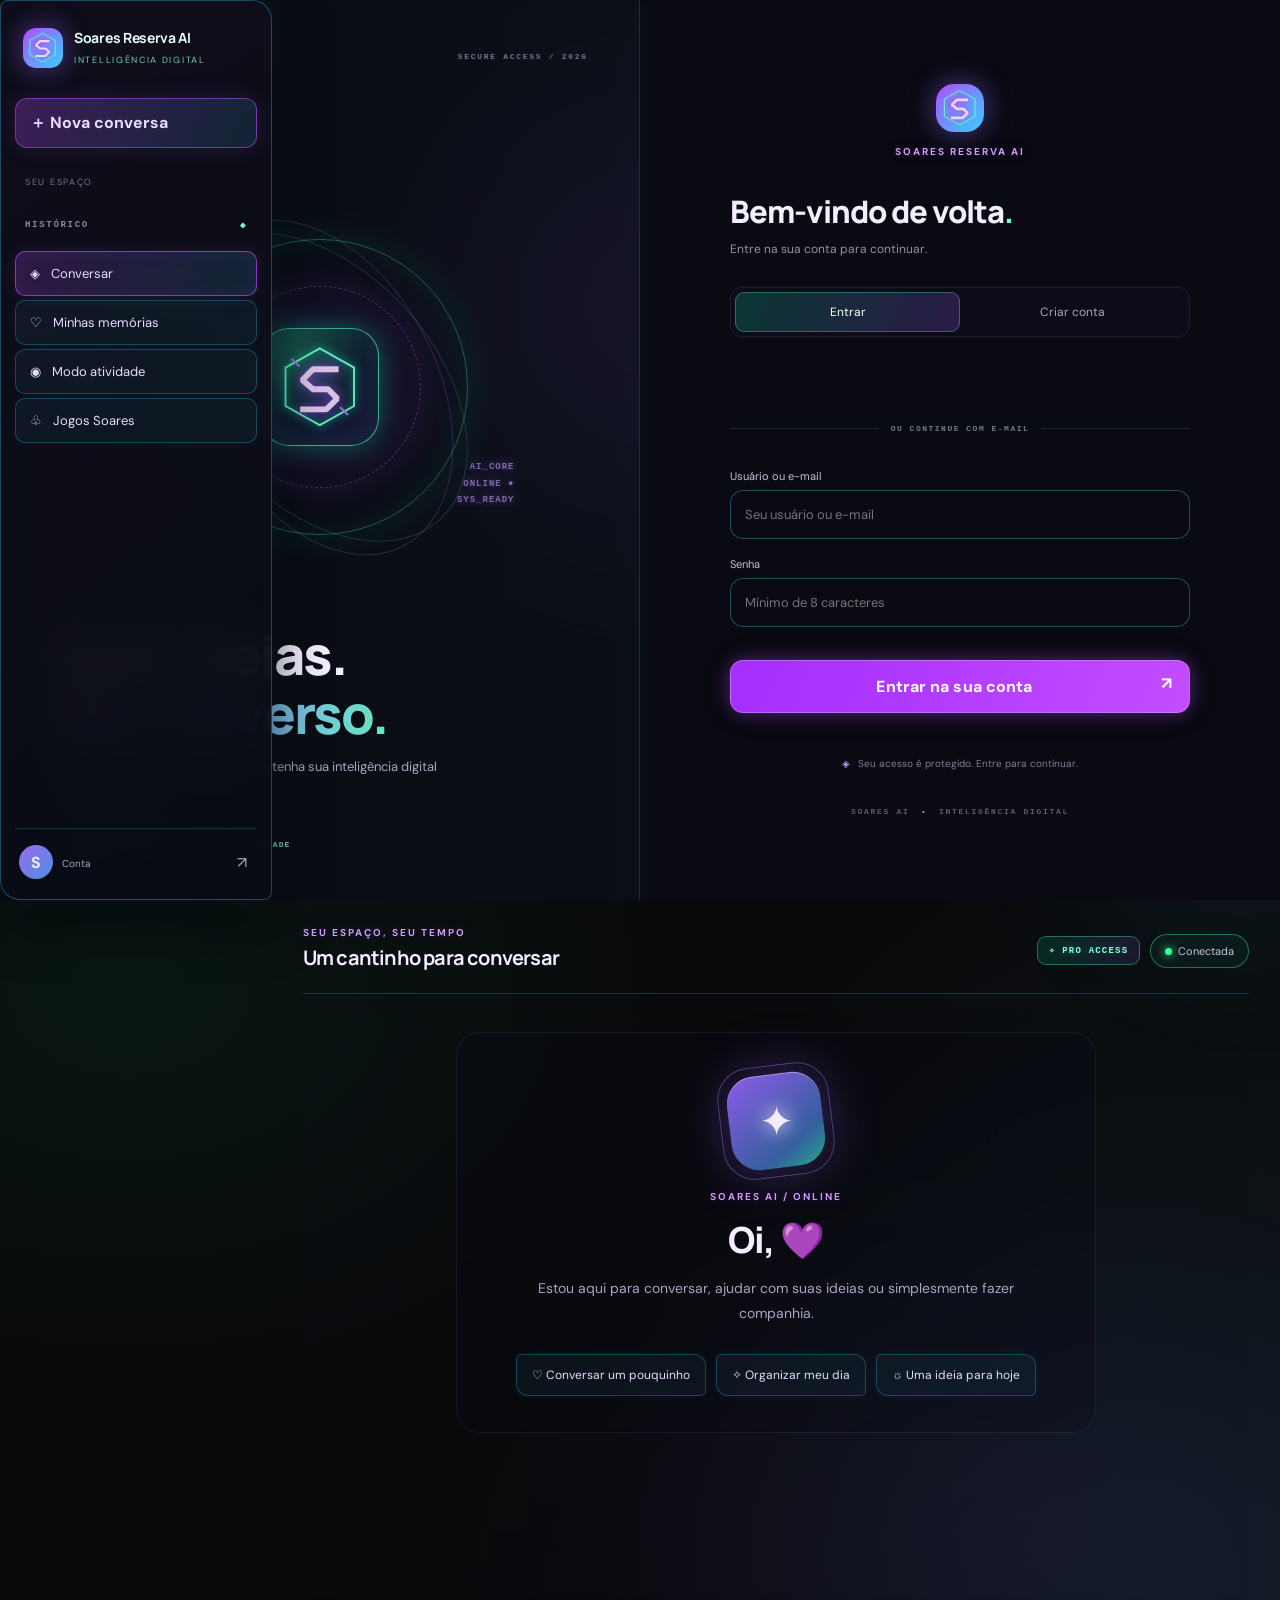
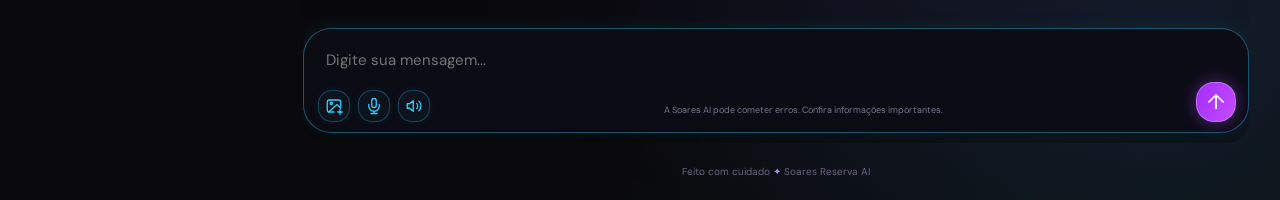
==== frontend/index.html @ d97627ef "Remove banner fixo do topo da conversa" ====
<!doctype html>
<html lang="pt-BR"><head><meta charset="utf-8"><meta name="viewport" content="width=device-width,initial-scale=1">
<title>Soares AI — Seu espaço digital</title><meta name="theme-color" content="#101116"><link rel="icon" type="image/svg+xml" href="favicon.svg"><link rel="preconnect" href="https://fonts.googleapis.com"><link href="https://fonts.googleapis.com/css2?family=DM+Sans:wght@400;500;600;700&family=Manrope:wght@500;600;700;800&display=swap" rel="stylesheet"><link rel="stylesheet" href="style.css"></head>
<body><div class="ambient a1"></div><div class="ambient a2"></div>
<div id="auth" class="auth-wrap"><div id="auth-matrix" class="auth-matrix" aria-hidden="true"></div>
  <div class="auth-shell">
    <section class="auth-showcase">
      <div class="auth-topline"><span class="auth-live"></span> SOARES NETWORK <span class="auth-topline-right">SECURE ACCESS / 2026</span></div>
      <div class="auth-visual" aria-hidden="true">
        <div class="auth-orbit orbit-one"></div><div class="auth-orbit orbit-two"></div>
        <div class="auth-symbol"><svg class="soares-emblem" viewBox="0 0 100 100" role="img" aria-label="Logo Soares"><path class="emblem-shell" d="M50 4 91 27 91 73 50 96 9 73 9 27Z"/><path class="emblem-s" d="M69 29H42L29 42 42 53H60L71 64 58 77H30"/><path class="emblem-orbit" d="M17 17 25 25M75 75 83 83"/></svg></div>
        <div class="auth-code code-one">0101&nbsp; 1010&nbsp; 0011<br>ACCESS_GRANTED<br>010010&nbsp; 11001</div>
        <div class="auth-code code-two">AI_CORE<br>ONLINE ●<br>SYS_READY</div>
      </div>
      <div class="auth-showcase-copy">
        <div class="eyebrow">UM NOVO ESPAÇO DIGITAL</div>
        <h1>Suas ideias.<br><span>Seu universo.</span></h1>
        <p>Converse, descubra possibilidades e tenha sua inteligência digital sempre por perto.</p>
      </div>
      <div class="auth-feature-row"><span>✧ CONVERSAS</span><span>◈ MEMÓRIAS</span><span>⌘ CRIATIVIDADE</span></div>
      <div class="auth-grid-glow"></div>
    </section>
    <section class="auth-panel">
      <div class="auth-panel-head"><div class="brand-mark"><svg class="soares-emblem" viewBox="0 0 100 100" role="img" aria-label="Logo Soares"><path class="emblem-shell" d="M50 4 91 27 91 73 50 96 9 73 9 27Z"/><path class="emblem-s" d="M69 29H42L29 42 42 53H60L71 64 58 77H30"/><path class="emblem-orbit" d="M17 17 25 25M75 75 83 83"/></svg></div><div class="eyebrow">SOARES RESERVA AI</div></div>
      <h2>Bem-vindo de volta<span>.</span></h2>
      <p class="auth-subtitle">Entre na sua conta para continuar.</p>
      <div class="tabs"><button class="tab active" data-tab="login">Entrar</button><button class="tab" data-tab="register">Criar conta</button></div>
      <div id="google-signin" class="google-signin"></div>
      <div class="auth-or"><span>OU CONTINUE COM E-MAIL</span></div>
      <form id="auth-form">
        <div id="name-field" class="field hidden"><label for="name">Nome de exibição</label><input id="name" placeholder="Como quer aparecer?" maxlength="60"></div>
        <div id="username-field" class="field hidden"><label for="username">Nome de usuário único</label><input id="username" placeholder="Ex.: Seu_User" minlength="3" maxlength="24" pattern="[A-Za-z0-9_]+" autocomplete="username"><small class="tiny muted">Use de 3 a 24 letras, números ou _ (sublinhado).</small></div>
        <div class="field"><label for="email">Usuário ou e-mail</label><input id="email" type="text" required placeholder="Seu usuário ou e-mail" autocomplete="username"></div>
        <div class="field"><label for="password">Senha</label><input id="password" type="password" minlength="8" required placeholder="Mínimo de 8 caracteres" autocomplete="current-password"></div>
        <button class="primary full auth-submit" id="auth-submit">Entrar na sua conta <span>↗</span></button>
        <div id="auth-error" class="error" role="alert"></div>
        <div id="verify-panel" class="verify-panel hidden">
          <p>Enviamos um código de 6 dígitos para <b id="verify-email-label"></b>.</p>
          <label for="verify-code">Código de confirmação</label>
          <input id="verify-code" inputmode="numeric" autocomplete="one-time-code" maxlength="6" placeholder="000000">
          <button type="button" id="verify-submit" class="primary full">Confirmar e entrar</button>
          <button type="button" id="resend-code" class="resend-code">Reenviar código</button>
        </div>
      </form>
      <div class="auth-privacy"><span>◈</span> Seu acesso é protegido. Entre para continuar.</div>
      <div class="auth-panel-footer">SOARES AI <span>•</span> INTELIGÊNCIA DIGITAL</div>
    </section>
  </div>
</div>
<div id="app" class="app hidden"><aside class="sidebar glass"><div class="brand"><div class="brand-mark small"><svg class="soares-emblem" viewBox="0 0 100 100" role="img" aria-label="Logo Soares"><path class="emblem-shell" d="M50 4 91 27 91 73 50 96 9 73 9 27Z"/><path class="emblem-s" d="M69 29H42L29 42 42 53H60L71 64 58 77H30"/><path class="emblem-orbit" d="M17 17 25 25M75 75 83 83"/></svg></div><div><b>Soares Reserva AI</b><small>INTELLIGÊNCIA DIGITAL</small></div></div><button id="new-chat" class="new-chat">＋ Nova conversa</button><div class="side-label">SEU ESPAÇO</div><div class="history-heading">HISTÓRICO <span>◈</span></div><div id="conversation-list" class="conversation-list"></div><button class="nav active" data-view="chat">◈ <span>Conversar</span></button><button class="nav" data-view="memories">♡ <span>Minhas memórias</span></button><button class="nav" data-view="activity">◉ <span>Modo atividade</span></button><button class="nav" data-view="games">♧ <span>Jogos Soares</span></button><div class="sidebar-bottom"><div class="profile" role="button" tabindex="0" aria-haspopup="menu" aria-expanded="false"><div class="avatar" id="profile-avatar">S</div><div class="profile-info"><b id="profile-name"></b><small id="profile-role">Conta</small></div><button id="logout" title="Sair">↗</button></div><div id="profile-menu" class="profile-menu hidden" role="menu">
<button type="button" data-profile-action="customize">Tudo de personalizar</button>
<button type="button" data-profile-action="password">Alterar senha</button>
<button type="button" data-profile-action="account">Conta</button>
<button type="button" data-profile-action="help">Ajuda</button>
<button type="button" data-profile-action="logout" class="danger">Sair da conta</button>
<button type="button" data-profile-action="terms">Termos de uso</button>
</div></div></aside>
<main class="main"><header class="topbar"><div><div class="eyebrow">SEU ESPAÇO, SEU TEMPO</div><h2 id="view-title">Um cantinho para conversar</h2></div><div class="topbar-status"><span class="plan-badge">✧ PRO ACCESS</span><div class="status-pill"><i></i><span id="status-text">Conectada</span></div></div></header>
<section id="chat-view" class="view chat-view"><div class="hacker-rain" id="hacker-rain" aria-hidden="true"></div><div id="messages" class="messages"><div class="welcome"><div class="welcome-mark"><span>✦</span><i></i></div><div class="eyebrow">SOARES AI / ONLINE</div><h1>Oi, <span id="welcome-name"></span> 💜</h1><p>Estou aqui para conversar, ajudar com suas ideias ou simplesmente fazer companhia.</p><div class="suggestions"><button data-prompt="Quero conversar um pouquinho.">♡ Conversar um pouquinho</button><button data-prompt="Me ajuda a organizar meu dia?">✧ Organizar meu dia</button><button data-prompt="Me dá uma ideia divertida para hoje.">☼ Uma ideia para hoje</button></div></div></div>
<form id="chat-form" class="composer"><div id="image-preview" class="image-preview hidden"></div><textarea id="chat-input" rows="1" placeholder="Digite sua mensagem..." maxlength="12000"></textarea><div class="composer-tools"><button type="button" id="image-pick" class="tool-btn" title="Anexar imagem" aria-label="Anexar imagem"><svg viewBox="0 0 24 24" aria-hidden="true" focusable="false"><path d="M12 20H6a3 3 0 0 1-3-3V7a3 3 0 0 1 3-3h12a3 3 0 0 1 3 3v6"/><circle cx="8.5" cy="8.5" r="1.5"/><path d="m21 15-5-5L5 20m12 0h6m-3-3v6"/></svg></button><input id="image-file" type="file" accept="image/png,image/jpeg,image/webp,image/gif" hidden><button type="button" id="voice-input" class="tool-btn" title="Falar por voz" aria-label="Falar por voz"><svg viewBox="0 0 24 24" aria-hidden="true" focusable="false"><rect x="9" y="2" width="6" height="12" rx="3"/><path d="M5 10v2a7 7 0 0 0 14 0v-2M12 19v3m-4 0h8"/></svg></button><button type="button" id="voice-output" class="tool-btn" title="Ativar leitura em voz alta" aria-label="Ativar leitura em voz alta"><svg viewBox="0 0 24 24" aria-hidden="true" focusable="false"><path d="M11 5 6 9H3v6h3l5 4V5Z"/><path d="M15.5 8.5a5 5 0 0 1 0 7m3-10a9 9 0 0 1 0 13"/></svg></button></div><button class="send" id="send" title="Enviar">↑</button><div class="composer-note">A Soares AI pode cometer erros. Confira informações importantes.</div></form></section>
<section id="memories-view" class="view hidden"><div class="section-card glass"><h3>♡ Memórias especiais</h3><p class="muted">Guarde detalhes que ajudam a IA a conhecer melhor suas preferências.</p><form id="memory-form" class="memory-form"><input id="memory-input" placeholder="Ex.: Gosto de livros de fantasia..." maxlength="2000"><button class="primary">Guardar</button></form><div id="memory-list" class="memory-list"></div></div></section>
<section id="games-view" class="view hidden"><div class="games-heading"><div class="eyebrow">PAUSA DIVERTIDA</div><h3>Jogos Soares ✨</h3><p class="muted">Escolha seu desafio e acumule vitórias.</p></div><div class="game-grid"><button class="game-card" data-game="memory"><span class="game-emoji">🧠</span><b>Jogo da memória</b><small>Encontre todos os pares.</small><span class="game-play">Jogar agora →</span></button><button class="game-card" data-game="tic"><span class="game-emoji">⭕</span><b>Jogo da velha</b><small>Você contra a Soares AI.</small><span class="game-play">Jogar agora →</span></button><button class="game-card" data-game="reaction"><span class="game-emoji">⚡</span><b>Teste de reflexo</b><small>Quantos alvos acerta em 20 segundos?</small><span class="game-play">Jogar agora →</span></button><button class="game-card" data-game="quiz"><span class="game-emoji">🧩</span><b>Quiz Soares</b><small>Teste seus conhecimentos.</small><span class="game-play">Jogar agora →</span></button><button class="game-card" data-game="number"><span class="game-emoji">🔢</span><b>Adivinhe o número</b><small>Descubra o número secreto.</small><span class="game-play">Jogar agora →</span></button><button class="game-card" data-game="word"><span class="game-emoji">🔤</span><b>Palavra embaralhada</b><small>Organize as letras e vença.</small><span class="game-play">Jogar agora →</span></button></div><div id="game-stage" class="game-stage glass hidden"><div class="game-stage-head"><div><div class="eyebrow">MINIJOGO</div><h3 id="game-title">Jogo</h3></div><button id="game-back" class="game-back">← Todos os jogos</button></div><div id="game-content"></div></div></section><section id="activity-view" class="view hidden"><div class="section-card glass"><div class="eyebrow">STATUS COMPARTILHADO</div><h3>Modo Atividade 🎮</h3><p class="muted">Compartilhe seu status de jogo para que outras pessoas saibam quando você está disponível.</p><div class="activity-card"><div class="activity-icon">🎮</div><div><b id="activity-title">Soares está disponível</b><p id="activity-sub">Nenhuma atividade de jogo detectada.</p></div><span id="activity-dot" class="activity-dot"></span></div><button id="manual-activity" class="primary">Ativar modo estou jogando</button><p class="tiny muted">O modo automático requer o agente Windows instalado no computador do Soares. O controle manual funciona diretamente pelo site.</p></div></section>
<section id="profile-view" class="view hidden"><div class="profile-page"><div class="profile-kicker">SUA CONTA · IDENTIDADE</div><h3>Seu perfil, do seu jeito.</h3><p class="muted">Personalize sua identidade e a aparência do seu espaço digital. As preferências visuais ficam salvas neste navegador.</p><div class="profile-layout"><div class="profile-editor profile-card"><h4>Avatares exclusivos Soares</h4><p class="tiny muted">Escolha uma identidade ilustrada para aparecer nas conversas e nos jogos.</p><div id="soares-avatar-picker" class="avatar-preset-grid"></div><div class="profile-preview"><div class="avatar profile-avatar-large" id="profile-preview-avatar">S</div><div><b id="profile-preview-name">Seu perfil</b><small id="profile-preview-status">Disponível agora</small></div></div><div class="field"><label for="profile-photo">Foto de perfil</label><label class="photo-picker" for="profile-photo"><span>＋</span><span>Escolher foto da galeria</span></label><input id="profile-photo" type="file" accept="image/*" hidden><button type="button" id="remove-profile-photo" class="text-action">Remover foto</button><p class="tiny muted">JPG, PNG ou WEBP. A foto é reduzida para caber no seu perfil.</p></div><form id="profile-form"><div class="field"><label for="profile-username">Nome de usuário (salvo na conta)</label><input id="profile-username" readonly aria-readonly="true"></div><div class="field"><label for="profile-display-name">Nome de exibição</label><input id="profile-display-name" maxlength="60" minlength="2" required placeholder="Como quer aparecer?"></div><div class="field"><label for="profile-status">Frase do perfil</label><input id="profile-status" maxlength="80" placeholder="Ex.: criando coisas novas ✦"></div><div class="field"><label>Cor do avatar</label><div class="avatar-colors"><button type="button" class="color-choice selected" data-color="violet" aria-label="Roxo"></button><button type="button" class="color-choice" data-color="blue" aria-label="Azul"></button><button type="button" class="color-choice" data-color="mint" aria-label="Verde"></button><button type="button" class="color-choice" data-color="pink" aria-label="Rosa"></button><button type="button" class="color-choice" data-color="orange" aria-label="Laranja"></button></div></div><button class="primary" type="submit">Salvar nome e frase</button></form></div><div class="profile-editor profile-card"><h4>Aparência do seu espaço</h4><div class="field"><label for="profile-theme">Tema</label><select id="profile-theme"><option value="midnight">Meia-noite</option><option value="graphite">Grafite</option><option value="violet">Violeta</option><option value="forest">Floresta</option></select></div><div class="field"><label for="profile-accent">Cor de destaque</label><select id="profile-accent"><option value="violet">Violeta</option><option value="mint">Verde neon</option><option value="blue">Azul elétrico</option><option value="rose">Rosa</option><option value="amber">Âmbar</option></select></div><div class="field"><label for="profile-density">Tamanho da interface</label><select id="profile-density"><option value="normal">Confortável</option><option value="compact">Compacto</option><option value="large">Ampliado</option></select></div><div class="field"><label for="profile-motion">Animações</label><select id="profile-motion"><option value="on">Ativadas</option><option value="reduced">Reduzidas</option><option value="off">Desativadas</option></select></div><div class="field"><label for="profile-rain">Chuva de caracteres</label><select id="profile-rain"><option value="on">Visível</option><option value="subtle">Discreta</option><option value="off">Desativada</option></select></div><button type="button" id="reset-profile-style" class="secondary-action">Restaurar aparência padrão</button><p class="tiny muted">Tema, cores, animações e preferências são aplicados imediatamente neste navegador.</p></div></div></div></section><section id="terms-view" class="view hidden"><article class="terms-page"><div class="profile-kicker">SOARES AI · DOCUMENTO</div><h3>Termos de Uso</h3><p class="muted">Última atualização: 14 de novembro de 2026</p><section><h4>1. Aceitação</h4><p>Ao criar uma conta ou utilizar o Soares AI, você concorda com estes termos. Se não concordar, não utilize o serviço.</p></section><section><h4>2. Conta e segurança</h4><p>Você é responsável por manter sua senha em sigilo e pelas atividades realizadas em sua conta. Informe dados verdadeiros e não compartilhe seu acesso com terceiros.</p></section><section><h4>3. Uso permitido</h4><p>Use o serviço de forma legal e respeitosa. É proibido tentar invadir, sobrecarregar, explorar falhas, burlar controles de acesso, distribuir conteúdo ilegal ou prejudicar outros usuários.</p></section><section><h4>4. Conteúdo e conversas</h4><p>As mensagens enviadas e recebidas podem ser armazenadas para disponibilizar o histórico da sua conta. Você deve evitar enviar senhas, dados bancários ou informações extremamente sensíveis. Não publique conteúdo de terceiros sem autorização.</p></section><section><h4>5. Inteligência artificial</h4><p>As respostas são geradas automaticamente e podem conter erros, imprecisões ou informações desatualizadas. Não utilize o serviço como substituto de orientação médica, jurídica, financeira ou de emergência. Confira informações importantes antes de agir.</p></section><section><h4>6. Disponibilidade e alterações</h4><p>O serviço pode passar por atualizações, interrupções ou mudanças de funcionalidades. Não garantimos disponibilidade ininterrupta nem resultados específicos.</p></section><section><h4>7. Suspensão e encerramento</h4><p>Contas que violem estes termos ou comprometam a segurança do serviço podem ter o acesso limitado ou encerrado.</p></section><section><h4>8. Privacidade</h4><p>Os dados de conta e o conteúdo das conversas são utilizados para operar o serviço, autenticar usuários e manter funcionalidades como o histórico. Evite inserir informações que não deseja armazenar.</p></section><section><h4>9. Contato e alterações destes termos</h4><p>Estes termos podem ser atualizados quando necessário. A versão vigente ficará disponível nesta página.</p></section><p class="terms-accept">Ao continuar usando o Soares AI, você confirma que leu e aceita estes Termos de Uso.</p></article></section><footer>Feito com cuidado <span>✦</span> Soares Reserva AI</footer></main></div><div id="toast" class="toast"></div><script src="app.js"></script><div id="profile-action-modal" class="action-modal hidden" role="dialog" aria-modal="true" aria-labelledby="action-modal-title"><div class="action-modal-backdrop" data-close-modal></div><section class="action-modal-card glass"><button class="modal-close" type="button" data-close-modal aria-label="Fechar">×</button><div class="eyebrow">SOARES AI · CENTRAL</div><h3 id="action-modal-title">Conta</h3><div id="action-modal-content"></div></section></div>
</body></html>
---- frontend/style.css ----
*{box-sizing:border-box} :root{--bg:#0b0b16;--panel:rgba(26,24,48,.76);--line:rgba(194,174,255,.15);--text:#f5f2ff;--muted:#a8a3c0;--purple:#a879ff;--blue:#679dff;--lilac:#d2a8ff;--green:#5be0b1}body{margin:0;background:radial-gradient(ellipse at 15% 0%,#20183c 0,transparent 42%),radial-gradient(ellipse at 90% 90%,#102d36 0,transparent 38%),var(--bg);color:var(--text);font-family:'DM Sans',sans-serif;min-height:100vh}.ambient{position:fixed;filter:blur(90px);opacity:.2;pointer-events:none;border-radius:50%;width:260px;height:260px}.a1{background:#8c49f6;top:8%;left:-100px}.a2{background:#21bd9a;right:-100px;bottom:0}.hidden{display:none!important}.glass{background:var(--panel);border:1px solid var(--line);backdrop-filter:blur(22px);box-shadow:0 24px 80px #0005}.auth-wrap{min-height:100vh;display:grid;place-items:center;padding:24px}.auth-card{width:min(100%,440px);padding:36px;border-radius:28px;text-align:center}.brand-mark{margin:0 auto 16px;width:54px;height:54px;border-radius:18px;display:grid;place-items:center;font-size:27px;color:white;background:linear-gradient(135deg,#8b54ed,#477eea 60%,#45cda4);box-shadow:0 8px 32px #8657ed55}.brand-mark.small{width:40px;height:40px;border-radius:13px;font-size:20px;margin:0}.eyebrow{font-size:10px;letter-spacing:2px;color:#bba4f4;font-weight:700}.auth-card h1{font:800 26px Manrope;margin:10px 0}.auth-card h1 span,.welcome h1 span{background:linear-gradient(90deg,#c39aff,#7daaff,#69dfb5);color:transparent;background-clip:text}.muted{color:var(--muted);line-height:1.65}.tabs{display:flex;background:#100f20;padding:4px;border-radius:12px;margin:26px 0 20px}.tab{flex:1;background:none;border:0;color:var(--muted);padding:10px;border-radius:9px;cursor:pointer}.tab.active{background:#343052;color:white}.field{text-align:left;margin:14px 0}.field label{display:block;font-size:12px;color:#c7c0dd;margin-bottom:7px}.field input,.memory-form input{width:100%;background:#111020;border:1px solid var(--line);padding:14px;border-radius:12px;color:white;outline:none}.field input:focus,.memory-form input:focus,textarea:focus{border-color:#a879ff}.primary{border:0;color:white;font-weight:700;padding:13px 18px;border-radius:12px;background:linear-gradient(110deg,#8955e8,#557fe9 62%,#32b991);cursor:pointer}.primary:hover{filter:brightness(1.12);transform:translateY(-1px)}.full{width:100%;margin:10px 0 16px}.auth-card small,.tiny{font-size:11px;color:#88839e}.error{color:#ff8eaa;font-size:12px;min-height:18px}.app{position:relative;min-height:100vh;display:grid;grid-template-columns:260px 1fr;gap:18px;padding:18px;max-width:1600px;margin:auto}.sidebar{border-radius:22px;padding:20px 14px;display:flex;flex-direction:column;min-height:calc(100vh - 36px)}.brand{display:flex;align-items:center;gap:11px;padding:4px 6px 26px}.brand b{display:block;font:700 13px Manrope}.brand small{font-size:9px;letter-spacing:1.5px;color:#aaa2c4}.new-chat{background:#30284c;color:#e7dcff;border:1px solid #8e6bcb44;padding:12px;border-radius:12px;text-align:left;margin-bottom:28px;cursor:pointer}.side-label{font-size:9px;letter-spacing:1.7px;color:#77718f;padding:0 10px 10px}.nav{border:0;background:transparent;color:#aaa5c2;padding:12px;border-radius:10px;text-align:left;cursor:pointer;margin:2px 0}.nav span{margin-left:8px}.nav.active,.nav:hover{background:#393052;color:white}.sidebar-bottom{margin-top:auto}.profile{border-top:1px solid var(--line);padding:16px 4px 0;display:flex;align-items:center;gap:9px}.avatar{width:34px;height:34px;border-radius:50%;display:grid;place-items:center;background:linear-gradient(135deg,#9d6af0,#4c91df);font-weight:700}.profile-info{flex:1}.profile-info b,.profile-info small{display:block;font-size:12px}.profile-info small{font-size:10px;color:var(--muted);margin-top:3px}.profile button{background:none;border:0;color:#aaa;cursor:pointer}.main{padding:10px 22px 0;display:flex;flex-direction:column;min-height:calc(100vh - 36px);min-width:0}.topbar{height:78px;display:flex;align-items:center;justify-content:space-between;border-bottom:1px solid var(--line);margin-bottom:12px}.topbar h2{font:700 18px Manrope;margin:5px 0}.status-pill{font-size:11px;color:#c6c2d8;border:1px solid var(--line);border-radius:30px;padding:8px 12px}.status-pill i,.activity-dot{display:inline-block;width:7px;height:7px;border-radius:50%;background:var(--green);margin-right:6px;box-shadow:0 0 12px var(--green)}.view{flex:1;min-height:0}.chat-view{display:flex;flex-direction:column}.messages{flex:1;overflow:auto;min-height:300px;padding:18px 0}.welcome{text-align:center;margin:auto;max-width:640px;padding:28px 12px}.orb{width:104px;height:104px;margin:0 auto 24px;border-radius:50%;display:grid;place-items:center;background:radial-gradient(circle at 35% 25%,#d9b6ff,#8156df 40%,#286caa 72%,#35c59a);box-shadow:0 0 60px #8a5be866,inset 0 0 24px #fff8;animation:float 4s ease-in-out infinite}.orb div{font-size:38px;text-shadow:0 2px 15px #fff}.welcome h1{font:800 32px Manrope;margin:12px 0}.welcome p{color:var(--muted);line-height:1.7}.suggestions{display:flex;gap:9px;justify-content:center;flex-wrap:wrap;margin-top:24px}.suggestions button{background:#211e37;color:#d8cafa;border:1px solid var(--line);padding:10px 13px;border-radius:12px;cursor:pointer;font-size:11px}.message{display:flex;margin:14px 0;gap:10px;max-width:820px}.message.user{margin-left:auto;flex-direction:row-reverse}.bubble{padding:13px 16px;border-radius:17px;background:#24213b;border:1px solid var(--line);line-height:1.65;font-size:14px;white-space:pre-wrap;max-width:min(700px,78vw)}.user .bubble{background:linear-gradient(120deg,#58418d,#315c8e);border:0}.msg-avatar{width:30px;height:30px;flex:none;border-radius:50%;display:grid;place-items:center;background:linear-gradient(135deg,#925de9,#398fba);font-size:13px}.composer{position:relative;margin:12px auto 20px;width:min(100%,850px);background:#171629;border:1px solid #8c70bd55;border-radius:17px;padding:10px 55px 28px 14px}.composer textarea{resize:none;width:100%;border:0;outline:0;background:transparent;color:white;font:14px 'DM Sans';padding:8px;max-height:140px}.send{position:absolute;right:12px;top:10px;width:36px;height:36px;border:0;border-radius:11px;color:white;font-size:21px;background:linear-gradient(135deg,#9a63ee,#477fe5,#36bd99);cursor:pointer}.composer-note{position:absolute;bottom:8px;left:22px;color:#77728f;font-size:9px}.section-card{max-width:850px;margin:35px auto;padding:28px;border-radius:20px}.section-card h3{font:700 22px Manrope;margin:10px 0}.memory-form{display:flex;gap:9px;margin:22px 0}.memory-form input{flex:1}.memory-list{display:grid;gap:9px}.memory-item{background:#211e37;padding:13px 14px;border:1px solid var(--line);border-radius:12px;display:flex;gap:12px;align-items:center;justify-content:space-between;font-size:13px}.memory-item button{background:none;border:0;color:#ff9ab1;cursor:pointer}.activity-card{display:flex;align-items:center;gap:15px;background:#211e37;border:1px solid var(--line);padding:18px;border-radius:16px;margin:25px 0}.activity-icon{font-size:30px}.activity-card div:nth-child(2){flex:1}.activity-card b{font-size:14px}.activity-card p{margin:5px 0 0;color:var(--muted);font-size:12px}.activity-dot{background:#7d7890;box-shadow:none}.activity-dot.on{background:var(--green);box-shadow:0 0 12px var(--green)}footer{text-align:center;color:#69647f;font-size:10px;padding:18px}footer span{color:#b28af3}.toast{position:fixed;bottom:24px;left:50%;transform:translate(-50%,20px);opacity:0;background:#292442;border:1px solid var(--line);padding:12px 18px;border-radius:12px;font-size:12px;transition:.25s;z-index:9}.toast.show{opacity:1;transform:translate(-50%,0)}@keyframes float{50%{transform:translateY(-8px)}}@media(max-width:760px){.app{grid-template-columns:1fr;padding:10px}.sidebar{min-height:unset;padding:10px;display:grid;grid-template-columns:1fr 1fr;gap:6px}.brand{padding:4px}.new-chat{margin:0}.side-label,.sidebar-bottom{display:none}.nav{padding:9px}.main{padding:4px 8px;min-height:75vh}.topbar{height:68px}.topbar h2{font-size:15px}.welcome h1{font-size:26px}.suggestions{flex-direction:column}.suggestions button{width:100%}.section-card{padding:18px;margin:15px auto}.memory-form{flex-direction:column}.auth-card{padding:26px 20px}}


/* === HELoysa Edition: acabamento premium === */
:root{color-scheme:dark;--bg:#090914;--panel:rgba(20,19,39,.82);--line:rgba(190,166,255,.16);--text:#f7f4ff;--muted:#aaa5c2;--purple:#ad86ff;--blue:#7ba7ff;--mint:#67e3c0}
html{scroll-behavior:smooth}
body{background:radial-gradient(ellipse at 12% 8%,rgba(117,75,190,.22),transparent 38%),radial-gradient(ellipse at 88% 82%,rgba(42,145,145,.13),transparent 34%),#090914}
button,input,textarea{font:inherit}
button{transition:background .2s ease,border-color .2s ease,filter .2s ease,transform .2s ease}
button:focus-visible,input:focus-visible,textarea:focus-visible{outline:2px solid #b99aff;outline-offset:3px}
.app{max-width:1540px;grid-template-columns:272px minmax(0,1fr);gap:22px;padding:22px}
.sidebar{position:sticky;top:22px;height:calc(100vh - 44px);min-height:560px;border-radius:25px;background:linear-gradient(165deg,rgba(31,27,57,.94),rgba(15,17,34,.9));border-color:rgba(192,166,255,.19);box-shadow:0 24px 90px #0007}
.brand{padding:7px 8px 30px}
.brand b{font-size:14px;letter-spacing:-.3px}
.brand-mark{box-shadow:0 8px 34px rgba(137,92,238,.32),inset 0 1px 0 #ffffff55}
.new-chat{padding:13px 14px;background:linear-gradient(110deg,rgba(139,91,225,.2),rgba(70,118,210,.13));border-color:rgba(175,143,255,.3);font-weight:700}
.new-chat:hover{background:linear-gradient(110deg,rgba(139,91,225,.34),rgba(70,118,210,.23));transform:translateY(-1px)}
.nav{padding:13px 14px;font-size:13px;color:#b7b1d0}
.nav.active,.nav:hover{background:linear-gradient(100deg,rgba(151,111,229,.24),rgba(82,130,207,.12));color:#fff;box-shadow:inset 2px 0 #b995ff}
.main{padding:8px 28px 0;max-width:1120px;width:100%;margin:0 auto}
.topbar{height:86px;margin-bottom:18px;border-color:rgba(190,166,255,.13)}
.topbar h2{font-size:20px;letter-spacing:-.55px}
.status-pill{background:rgba(28,35,47,.6);border-color:rgba(103,227,192,.2);padding:9px 14px}
.chat-view{min-height:calc(100vh - 170px)}
.messages{padding:24px 8px}
.welcome{padding:36px 16px}
.orb{width:112px;height:112px;box-shadow:0 0 75px rgba(138,91,232,.35),inset 0 0 24px #fff8}
.welcome h1{font-size:36px;letter-spacing:-1.2px}
.welcome p{max-width:490px;margin:0 auto;line-height:1.8;font-size:14px}
.suggestions{gap:10px;margin-top:28px}
.suggestions button{padding:12px 15px;background:rgba(37,32,62,.72);border-color:rgba(190,166,255,.2);font-size:12px}
.suggestions button:hover{border-color:rgba(185,154,255,.6);background:rgba(75,57,112,.6);transform:translateY(-2px)}
.message{gap:12px;margin:20px 0}
.msg-avatar{width:34px;height:34px;box-shadow:0 5px 18px #0004}
.bubble{padding:15px 18px;border-radius:7px 18px 18px 18px;background:linear-gradient(145deg,rgba(39,35,65,.96),rgba(29,31,54,.96));border-color:rgba(190,166,255,.16);font-size:14px;line-height:1.75}
.message.user .bubble{border-radius:18px 7px 18px 18px;background:linear-gradient(120deg,#6848a0,#385f9c);box-shadow:0 8px 24px rgba(44,69,125,.18)}
.composer{margin:16px auto 22px;padding:12px 62px 31px 17px;background:rgba(20,19,39,.94);border-color:rgba(174,143,255,.3);box-shadow:0 14px 45px #0004,0 0 0 4px rgba(153,119,229,.035)}
.composer:focus-within{border-color:rgba(183,151,255,.65);box-shadow:0 14px 45px #0004,0 0 0 4px rgba(153,119,229,.09)}
.composer textarea{font-size:14px;line-height:1.65}
.send{width:40px;height:40px;right:13px;top:12px;box-shadow:0 5px 18px rgba(115,83,210,.35)}
.send:hover{filter:brightness(1.15);transform:translateY(-2px)}
.send:disabled{opacity:.5;cursor:wait}
.section-card{background:linear-gradient(145deg,rgba(29,26,52,.9),rgba(17,20,38,.88));border-color:rgba(190,166,255,.2);box-shadow:0 25px 75px #0004}
.section-card h3{letter-spacing:-.5px}
.memory-item,.activity-card{background:rgba(34,31,57,.8);border-color:rgba(190,166,255,.16)}
.primary{box-shadow:0 8px 22px rgba(91,91,185,.2)}
.primary:hover{box-shadow:0 10px 28px rgba(120,94,220,.3)}
footer{padding:22px 10px}
@media(max-width:900px){.app{grid-template-columns:230px minmax(0,1fr);gap:14px;padding:14px}.main{padding:4px 12px 0}.sidebar{top:14px;height:calc(100vh - 28px)}}
@media(max-width:760px){.app{display:flex;flex-direction:column;gap:10px;padding:10px}.sidebar{position:relative;top:auto;height:auto;min-height:0;border-radius:18px;grid-template-columns:1fr 1fr}.brand{grid-column:1/-1;padding:5px 5px 10px}.new-chat{margin:0}.nav{font-size:12px}.main{padding:4px 5px;min-height:calc(100vh - 180px)}.chat-view{min-height:65vh}.messages{padding:12px 2px}.welcome{padding:24px 8px}.welcome h1{font-size:29px}.orb{width:88px;height:88px;margin-bottom:18px}.bubble{max-width:82vw;font-size:13px;padding:12px 14px}.composer{margin-bottom:14px}.status-pill{font-size:10px;padding:7px 9px}.topbar h2{font-size:14px}.section-card{margin:14px auto}.suggestions{gap:8px}}
@media(prefers-reduced-motion:reduce){*,*::before,*::after{scroll-behavior:auto!important;animation-duration:.01ms!important;animation-iteration-count:1!important;transition-duration:.01ms!important}}

/* Mini games */
.games-heading{padding:25px 4px 18px}.games-heading h3{font:800 25px Manrope;margin:8px 0}.games-heading p{margin:0}
.game-grid{display:grid;grid-template-columns:repeat(3,minmax(0,1fr));gap:14px}
.game-card{min-height:205px;text-align:left;padding:20px;border-radius:19px;border:1px solid rgba(190,166,255,.19);background:linear-gradient(145deg,rgba(40,34,68,.88),rgba(20,25,45,.92));color:#f7f4ff;display:flex;flex-direction:column;align-items:flex-start;cursor:pointer;box-shadow:0 14px 40px #0003}
.game-card:hover{transform:translateY(-4px);border-color:rgba(190,160,255,.55);box-shadow:0 20px 48px #0005}
.game-emoji{font-size:35px;margin-bottom:18px}.game-card b{font:700 15px Manrope}.game-card small{color:#aaa5c2;font-size:11px;margin-top:7px;line-height:1.5}.game-play{font-size:11px;color:#c5a6ff;font-weight:700;margin-top:auto;padding-top:18px}
.game-stage{margin:22px 0;padding:22px;border-radius:20px;background:linear-gradient(145deg,rgba(29,26,52,.95),rgba(17,20,38,.94))}
.game-stage-head{display:flex;justify-content:space-between;align-items:center;margin-bottom:18px}.game-stage-head h3{font:700 20px Manrope;margin:5px 0}.game-back{background:#2b2543;border:1px solid var(--line);color:#e8ddff;padding:9px 12px;border-radius:10px;cursor:pointer;font-size:11px}
.game-board{display:grid;gap:9px;max-width:420px;margin:18px auto}.memory-board{grid-template-columns:repeat(4,1fr)}.memory-tile{aspect-ratio:1;border:1px solid rgba(190,166,255,.2);border-radius:13px;background:linear-gradient(145deg,#39305c,#222943);color:#fff;font-size:27px;cursor:pointer}.memory-tile.revealed,.memory-tile.matched{background:linear-gradient(145deg,#7554b5,#356b83);border-color:#b99aff}.memory-tile.matched{opacity:.55;cursor:default}
.tic-board{grid-template-columns:repeat(3,1fr);max-width:300px}.tic-cell{aspect-ratio:1;border:1px solid var(--line);border-radius:14px;background:#24213b;color:#fff;font-size:38px;cursor:pointer}.tic-cell:disabled{cursor:default}
.game-info{text-align:center;color:#c8c1df;font-size:13px;margin:14px 0}.game-action{display:block;margin:14px auto 0}.reaction-arena{height:260px;position:relative;overflow:hidden;border-radius:16px;border:1px solid var(--line);background:radial-gradient(circle at center,#252044,#111426);margin-top:16px}.reaction-target{position:absolute;width:54px;height:54px;border:0;border-radius:50%;background:linear-gradient(135deg,#c49aff,#6d8fff,#65e2c0);box-shadow:0 0 25px #9b7aff88;font-size:22px;cursor:pointer}
@media(max-width:900px){.game-grid{grid-template-columns:1fr 1fr}}@media(max-width:600px){.game-grid{grid-template-columns:1fr}.game-card{min-height:150px}.game-stage{padding:14px}.games-heading h3{font-size:21px}}

/* Hacker visual refresh and interaction controls */
.hero-banner{display:flex;align-items:center;gap:24px;min-height:210px;margin:0 0 14px;padding:20px 26px;border:1px solid #8d27ff66;border-radius:20px;overflow:hidden;position:relative;background:linear-gradient(110deg,#090611 0%,#1c0734 52%,#090b18 100%);box-shadow:inset 0 0 45px #8b00ff22,0 0 24px #7100ff1c}
.hero-banner:after{content:"";position:absolute;inset:0;background:repeating-linear-gradient(0deg,transparent 0 4px,#a34aff08 5px);pointer-events:none}
.hero-art{width:165px;height:165px;flex:0 0 165px;position:relative;display:grid;place-items:center;border:1px solid #ad39ff88;border-radius:50%;background:radial-gradient(circle,#4b0d88 0,#16042a 48%,#090611 72%);box-shadow:0 0 35px #9c00ff55,inset 0 0 30px #b52cff44}
.hero-orbit{position:absolute;inset:12px;border:2px dashed #c14cffaa;border-radius:50%;animation:spin 18s linear infinite}
.hero-core{font-size:70px;color:#e3b2ff;text-shadow:0 0 14px #c000ff,0 0 38px #a000ff;z-index:1}
.hero-code{position:absolute;right:-6px;bottom:4px;font:700 10px monospace;line-height:1.3;color:#69ffc7;text-shadow:0 0 8px #00ff9d}
.hero-copy{position:relative;z-index:1}.hero-copy h2{font:900 clamp(23px,4vw,39px) Manrope;margin:8px 0;color:#fff;text-shadow:0 0 18px #a500ff}.hero-copy h2 span{color:#c47aff}.hero-copy p{color:#c6b4df;font-size:13px}.hero-tags{display:flex;gap:8px;flex-wrap:wrap}.hero-tags span{font:700 9px monospace;color:#dcb8ff;border:1px solid #9227dd88;padding:6px 8px;border-radius:6px;background:#1b0930}
@keyframes spin{to{transform:rotate(360deg)}}
.composer{padding-bottom:52px}.composer-tools{position:absolute;left:16px;bottom:9px;display:flex;gap:7px}.tool-btn{width:30px;height:30px;border-radius:9px;border:1px solid #8e3bdc77;background:#170d2a;color:#d8b4ff;cursor:pointer}.tool-btn:hover,.tool-btn.active{background:#6c19a7;color:white;box-shadow:0 0 13px #a000ff66}.tool-btn.recording{background:#a21c60;animation:pulse 1s infinite}.image-preview{display:flex;align-items:center;gap:12px;padding:8px}.image-preview img{max-width:100px;max-height:80px;border-radius:8px;border:1px solid #a14cff}.image-preview button{background:transparent;border:0;color:#ff9ac8;cursor:pointer}.bubble strong{font-weight:800;color:#fff;text-shadow:0 0 8px #b46aff55}.bubble em{color:#e4c8ff}.bubble code{font-family:monospace;background:#100a20;padding:2px 5px;border-radius:4px;color:#7dffcf}.bubble h2,.bubble h3,.bubble h4{margin:8px 0;color:#e0baff}.terms-card{max-width:850px;margin:18px auto;padding:28px;line-height:1.75}.terms-card h3{font:800 24px Manrope}.terms-card h4{color:#d2a2ff;margin:22px 0 4px}.terms-card p{color:#c4bdd8;font-size:13px}
body:before{content:"";position:fixed;inset:0;pointer-events:none;z-index:-1;opacity:.12;background-image:linear-gradient(#a100ff22 1px,transparent 1px),linear-gradient(90deg,#a100ff22 1px,transparent 1px);background-size:34px 34px}
@media(max-width:650px){.hero-banner{padding:14px;gap:13px;min-height:150px}.hero-art{width:95px;height:95px;flex-basis:95px}.hero-core{font-size:42px}.hero-code{font-size:7px}.hero-copy h2{font-size:19px}.hero-tags span{font-size:7px}.composer{padding-left:10px}.terms-card{padding:18px}}

.hero-art img{display:block;width:100%;height:100%;object-fit:contain;filter:drop-shadow(0 0 22px #a000ff88)}.hero-art{overflow:hidden}.quiz-question{text-align:center;color:#e7ccff;font:700 18px Manrope;margin:22px 0}.quiz-options{display:flex;justify-content:center;gap:10px;flex-wrap:wrap}.quiz-option{min-width:130px}.guess-form{display:flex;justify-content:center;gap:10px;flex-wrap:wrap;margin:20px auto}.guess-form input{max-width:220px;background:#100a20;border:1px solid #8b36c8;border-radius:10px;color:white;padding:11px}.scrambled-word{text-align:center;color:#d6a1ff;font:900 34px monospace;letter-spacing:8px;text-shadow:0 0 15px #a000ff}


/* Nova interface cyber premium: sem banner ilustrado, com chuva de caracteres */
.chat-view{position:relative;isolation:isolate;overflow:hidden;border-radius:22px}
.chat-intro{position:relative;z-index:1;padding:20px 22px 15px;border:1px solid rgba(172,132,255,.18);border-radius:18px;background:linear-gradient(105deg,rgba(27,20,48,.92),rgba(12,18,34,.84));box-shadow:inset 0 1px rgba(255,255,255,.04),0 14px 38px #0003}
.intro-kicker{display:flex;align-items:center;gap:9px;color:#bca4f2;font:700 9px monospace;letter-spacing:2px}
.live-dot{width:7px;height:7px;border-radius:50%;background:#61e6bd;box-shadow:0 0 12px #61e6bd}
.intro-separator{opacity:.4}
.intro-title{font:800 clamp(21px,3vw,30px) Manrope;letter-spacing:-1px;margin-top:9px}
.intro-title span{background:linear-gradient(90deg,#c49aff,#7daaff,#70e6c3);background-clip:text;color:transparent}
.chat-intro p{margin:5px 0 0;color:#aaa5c2;font-size:12px}
.hacker-rain{position:absolute;z-index:0;inset:0;overflow:hidden;pointer-events:none;opacity:.38;mask-image:linear-gradient(to bottom,transparent,#000 12%,#000 82%,transparent)}
.rain-column{position:absolute;top:-55%;white-space:pre;font:600 12px/2 monospace;letter-spacing:5px;color:#8e68ff;text-shadow:0 0 9px #8e68ff;opacity:var(--fall-opacity);writing-mode:vertical-rl;animation:matrix-fall var(--fall-duration) linear var(--fall-delay) infinite}
.rain-column:nth-child(3n){color:#55e4bd;text-shadow:0 0 9px #55e4bd}
.rain-column:nth-child(4n){color:#c58cff}
@keyframes matrix-fall{from{transform:translateY(-10%)}to{transform:translateY(260%)}}
.messages{position:relative;z-index:1;background:linear-gradient(180deg,rgba(9,9,20,.04),rgba(9,9,20,.2))}
.composer{z-index:1}
.message,.welcome{position:relative;z-index:1}
.profile-page{max-width:760px;margin:28px auto}
.profile-page h3{font:800 26px Manrope;margin:8px 0}
.profile-editor{margin-top:22px;padding:26px;border-radius:22px;background:linear-gradient(145deg,rgba(30,25,54,.94),rgba(14,20,37,.94))}
.profile-preview{display:flex;align-items:center;gap:14px;padding-bottom:20px;margin-bottom:20px;border-bottom:1px solid var(--line)}
.profile-preview b,.profile-preview small{display:block}.profile-preview small{color:var(--muted);font-size:11px;margin-top:4px}
.profile-avatar-large{width:64px;height:64px;font-size:24px;box-shadow:0 0 28px #9364ff44}
.profile-editor .field{margin:18px 0}
.profile-editor input,.profile-editor select{width:100%;background:#111020;border:1px solid var(--line);padding:13px;border-radius:12px;color:white;outline:none}
.avatar-colors{display:flex;gap:12px;align-items:center}
.color-choice{width:35px;height:35px;border-radius:50%;border:2px solid transparent;cursor:pointer;background:linear-gradient(135deg,#a56bff,#5940a8)}
.color-choice[data-color="blue"]{background:linear-gradient(135deg,#65a7ff,#315caa)}
.color-choice[data-color="mint"]{background:linear-gradient(135deg,#5be0b1,#197e79)}
.color-choice[data-color="pink"]{background:linear-gradient(135deg,#ff83c8,#a34487)}
.color-choice.selected{outline:2px solid #fff;outline-offset:3px;box-shadow:0 0 18px #a879ff88}
@media(max-width:760px){.chat-intro{padding:16px}.profile-editor{padding:18px}.profile-page{margin:16px auto}.rain-column{font-size:10px;letter-spacing:3px}}
@media(prefers-reduced-motion:reduce){.rain-column{animation:none;top:10%;opacity:.12}}

/* Atualização visual forte: identidade digital limpa + matrix rain legível */
.auth-card .muted{max-width:310px;margin:0 auto}
.brand small{font-size:9px;letter-spacing:1.7px;color:#a99acb}
.chat-intro{min-height:116px;padding:22px 26px;background:linear-gradient(110deg,rgba(19,13,39,.97),rgba(12,24,38,.94));border:1px solid rgba(155,119,255,.34);box-shadow:0 16px 44px rgba(0,0,0,.24),inset 0 0 34px rgba(132,91,255,.08)}
.intro-title{font-size:clamp(25px,3vw,36px);letter-spacing:-1.5px}
.intro-title span{background:linear-gradient(90deg,#d2a8ff,#8d9dff,#68e8c1);background-clip:text;color:transparent}
.hacker-rain{inset:0;opacity:.78;mask-image:linear-gradient(to bottom,rgba(0,0,0,.35),#000 10%,#000 88%,transparent);z-index:0}
.rain-column{top:-70%;font:700 15px/1.85 ui-monospace,Consolas,monospace;letter-spacing:3px;white-space:pre;writing-mode:vertical-rl;text-orientation:upright;text-shadow:0 0 8px currentColor,0 0 18px currentColor;opacity:var(--fall-opacity);filter:drop-shadow(0 0 4px currentColor);animation:matrix-fall var(--fall-duration) linear var(--fall-delay) infinite}
.rain-column:nth-child(3n){color:#4df4bd}
.rain-column:nth-child(3n+1){color:#ae7aff}
.rain-column:nth-child(3n+2){color:#72aaff}
@keyframes matrix-fall{from{transform:translate3d(0,-12%,0)}to{transform:translate3d(0,270%,0)}}
.messages{background:linear-gradient(180deg,rgba(9,9,20,.04),rgba(9,9,20,.10));}
.welcome-mark{position:relative;width:94px;height:94px;margin:5px auto 22px;border-radius:28px;display:grid;place-items:center;background:linear-gradient(145deg,#8d5be9,#355f9d 72%,#25a98d);box-shadow:0 0 55px #8a5be866,inset 0 1px 0 #ffffff66;transform:rotate(-7deg)}
.welcome-mark span{font-size:42px;transform:rotate(7deg);text-shadow:0 0 20px #fff}
.welcome-mark i{position:absolute;inset:-9px;border:1px solid #a77cff66;border-radius:32px;animation:mark-pulse 3s ease-in-out infinite}
@keyframes mark-pulse{50%{transform:scale(1.09);opacity:.25}}
.welcome{position:relative;z-index:2;background:rgba(10,10,22,.26);border:1px solid rgba(175,144,255,.10);border-radius:24px;backdrop-filter:blur(2px)}
.profile-editor{border-color:rgba(172,137,255,.32);box-shadow:0 18px 55px #0005,inset 0 1px #ffffff0b}
.profile-editor input:focus,.profile-editor select:focus{border-color:#a879ff;box-shadow:0 0 0 3px #a879ff20}
@media(max-width:760px){.chat-intro{min-height:100px;padding:16px}.intro-title{font-size:25px}.rain-column{font-size:12px;letter-spacing:2px}.welcome-mark{width:78px;height:78px}}
@media(prefers-reduced-motion:reduce){.rain-column,.welcome-mark i{animation:none}}


/* Login redesign — split-screen cyber premium */
.auth-wrap{position:relative;isolation:isolate;overflow:hidden;min-height:100vh;padding:clamp(18px,4vw,58px);background:radial-gradient(ellipse at 18% 20%,rgba(112,53,190,.2),transparent 42%),radial-gradient(ellipse at 90% 85%,rgba(37,147,143,.12),transparent 38%),#080812}
.auth-wrap:before{content:"";position:absolute;inset:0;z-index:-1;opacity:.16;pointer-events:none;background-image:linear-gradient(rgba(157,112,255,.12) 1px,transparent 1px),linear-gradient(90deg,rgba(157,112,255,.12) 1px,transparent 1px);background-size:42px 42px;mask-image:linear-gradient(135deg,#000,transparent 85%)}
.auth-shell{width:min(1120px,100%);min-height:min(720px,calc(100vh - 80px));margin:auto;display:grid;grid-template-columns:minmax(0,1.08fr) minmax(360px,.82fr);border:1px solid rgba(187,155,255,.2);border-radius:30px;overflow:hidden;background:rgba(15,14,29,.78);box-shadow:0 35px 120px #0009,0 0 80px rgba(121,73,204,.09);backdrop-filter:blur(24px)}
.auth-showcase{position:relative;isolation:isolate;overflow:hidden;display:flex;flex-direction:column;justify-content:space-between;padding:34px 42px;background:radial-gradient(ellipse at 50% 45%,rgba(111,48,179,.24),transparent 50%),linear-gradient(145deg,#17112a,#0c1424 78%);border-right:1px solid rgba(187,155,255,.15)}
.auth-topline{display:flex;align-items:center;gap:9px;color:#c4a7f8;font:700 9px monospace;letter-spacing:1.7px}
.auth-topline-right{margin-left:auto;color:#77718f;font-size:8px}
.auth-live{width:7px;height:7px;border-radius:50%;background:#62e5bd;box-shadow:0 0 12px #62e5bd}
.auth-visual{position:absolute;width:min(390px,70%);aspect-ratio:1;left:50%;top:43%;transform:translate(-50%,-50%);display:grid;place-items:center;opacity:.9}
.auth-visual:before,.auth-visual:after{content:"";position:absolute;inset:12%;border:1px solid rgba(174,119,255,.26);border-radius:50%;box-shadow:0 0 45px rgba(138,75,228,.12),inset 0 0 45px rgba(138,75,228,.08)}
.auth-visual:after{inset:24%;border-color:rgba(94,218,197,.25);border-style:dashed;animation:auth-spin 34s linear infinite}
.auth-orbit{position:absolute;border:1px solid rgba(177,137,255,.22);border-radius:50%;transform:rotate(-28deg)}
.orbit-one{inset:4% 20%;}.orbit-two{inset:20% 4%;transform:rotate(48deg);border-color:rgba(93,213,193,.2)}
.auth-symbol{width:118px;height:118px;display:grid;place-items:center;border-radius:34px;font-size:65px;color:#f3eaff;background:linear-gradient(145deg,rgba(159,102,244,.8),rgba(47,106,151,.8) 70%,rgba(40,174,143,.7));border:1px solid rgba(255,255,255,.36);box-shadow:0 0 75px rgba(147,86,236,.5),inset 0 1px 15px #ffffff55;transform:rotate(-9deg);text-shadow:0 0 22px white}
.auth-code{position:absolute;color:#6deac2;font:700 9px/1.8 monospace;letter-spacing:1px;text-shadow:0 0 10px #40d8ad;opacity:.7}
.code-one{left:0;top:22%}.code-two{right:0;bottom:19%;color:#c59aff;text-align:right;text-shadow:0 0 10px #a36aff}
.auth-showcase-copy{position:relative;z-index:1;margin-top:auto;padding-top:300px}
.auth-showcase-copy h1{font:800 clamp(34px,4.4vw,54px)/1.08 Manrope;letter-spacing:-2px;margin:13px 0}
.auth-showcase-copy h1 span{background:linear-gradient(90deg,#d0a8ff,#8ba8ff,#65e4c0);background-clip:text;color:transparent}
.auth-showcase-copy p{max-width:390px;color:#aaa5c2;font-size:13px;line-height:1.8}
.auth-feature-row{position:relative;z-index:1;display:flex;gap:18px;flex-wrap:wrap;margin-top:25px;color:#9f91c0;font:700 8px monospace;letter-spacing:1px}
.auth-panel{display:flex;flex-direction:column;justify-content:center;padding:clamp(28px,5vw,58px);background:linear-gradient(155deg,rgba(22,20,41,.97),rgba(13,17,31,.98))}
.auth-panel-head{text-align:center;margin-bottom:32px}
.auth-panel-head .brand-mark{margin:0 auto 13px;width:48px;height:48px}
.auth-panel h2{font:800 clamp(24px,3vw,31px) Manrope;letter-spacing:-1px;margin:0}
.auth-panel h2 span{color:#b68aff}
.auth-subtitle{color:#9690ad;font-size:12px;margin:9px 0 0}
.auth-panel .tabs{margin:30px 0 23px;background:#0c0c19;border:1px solid rgba(190,166,255,.1)}
.auth-panel .tab{padding:12px;font-size:12px}
.auth-panel .tab.active{background:linear-gradient(110deg,rgba(139,85,232,.32),rgba(75,111,190,.22));color:#fff;box-shadow:inset 0 0 0 1px rgba(182,146,255,.2)}
.auth-panel .field{margin:18px 0}
.auth-panel .field label{font-size:11px;color:#c9c1dc}
.auth-panel .field input{background:rgba(8,9,19,.72);border-color:rgba(180,155,231,.18);padding:15px 14px;border-radius:13px;font-size:13px;transition:border-color .2s,box-shadow .2s}
.auth-panel .field input:focus{border-color:#a77aff;box-shadow:0 0 0 4px rgba(167,122,255,.1)}
.auth-submit{margin:15px 0 10px;padding:15px 17px;border-radius:13px;box-shadow:0 10px 28px rgba(112,77,202,.25);letter-spacing:.1px}
.auth-submit span{float:right;font-size:17px;line-height:14px}
.auth-privacy{display:flex;align-items:center;justify-content:center;gap:8px;color:#827d99;font-size:10px;margin-top:15px}
.auth-privacy span{color:#b79aff}
.auth-panel-footer{margin-top:35px;text-align:center;color:#5e5a73;font:700 8px monospace;letter-spacing:1.7px}
.auth-panel-footer span{color:#a67cff;padding:0 5px}
.auth-grid-glow{position:absolute;width:340px;height:340px;right:-190px;top:15%;border-radius:50%;background:#8c42e8;filter:blur(130px);opacity:.13;z-index:-1}
@keyframes auth-spin{to{transform:rotate(332deg)}}
@media(max-width:820px){.auth-wrap{padding:16px}.auth-shell{grid-template-columns:1fr;max-width:520px;min-height:0}.auth-showcase{min-height:280px;padding:24px 26px}.auth-visual{width:220px;top:42%;left:70%;opacity:.48}.auth-symbol{width:76px;height:76px;font-size:42px;border-radius:23px}.auth-showcase-copy{padding-top:90px;max-width:75%}.auth-showcase-copy h1{font-size:34px}.auth-showcase-copy p{font-size:11px}.auth-feature-row{margin-top:15px;gap:10px}.auth-panel{padding:30px 28px}.auth-panel-head{margin-bottom:20px}}
@media(max-width:420px){.auth-wrap{padding:9px}.auth-shell{border-radius:22px}.auth-showcase{min-height:250px;padding:20px}.auth-showcase-copy h1{font-size:29px}.auth-showcase-copy p{max-width:250px}.auth-topline-right{font-size:7px}.auth-panel{padding:25px 20px}.auth-panel-footer{margin-top:24px}}
@media(prefers-reduced-motion:reduce){.auth-visual:after{animation:none}}


/* MATRIX NEON + identidade visual Soares AI PRO */
.auth-wrap{background:#05070d}
.auth-matrix{position:absolute;inset:0;z-index:0;overflow:hidden;pointer-events:none;opacity:.65;mask-image:linear-gradient(180deg,transparent,#000 10%,#000 85%,transparent)}
.matrix-stream{position:absolute;top:-115%;white-space:pre;font:700 12px/1.8 ui-monospace,Consolas,monospace;letter-spacing:4px;color:#5dffc5;text-shadow:0 0 7px #00ffae,0 0 17px #00ffae;opacity:var(--alpha);animation:soares-matrix var(--speed) linear var(--delay) infinite}
.matrix-stream:nth-child(3n){color:#bd69ff;text-shadow:0 0 8px #a63cff,0 0 18px #a63cff}
.matrix-stream:nth-child(4n){color:#5caeff;text-shadow:0 0 8px #258cff,0 0 18px #258cff}
@keyframes soares-matrix{from{transform:translateY(-5%)}to{transform:translateY(235vh)}}
.auth-shell{position:relative;z-index:1;border-color:rgba(88,255,198,.22);box-shadow:0 35px 120px #000b,0 0 70px rgba(26,255,180,.07)}
.auth-showcase{background:linear-gradient(145deg,rgba(5,15,19,.94),rgba(13,9,29,.95) 58%,rgba(5,13,23,.96));border-right-color:rgba(85,255,194,.17)}
.auth-showcase:after{content:"";position:absolute;inset:0;pointer-events:none;background:linear-gradient(90deg,transparent,rgba(0,255,175,.025),transparent);background-size:200% 100%;animation:auth-scan 8s linear infinite}
@keyframes auth-scan{to{background-position:-200% 0}}
.auth-visual:before{border-color:rgba(76,255,190,.36);box-shadow:0 0 45px rgba(0,255,175,.1),inset 0 0 45px rgba(0,255,175,.08)}
.auth-visual:after{border-color:rgba(185,92,255,.45)}
.auth-symbol{background:radial-gradient(circle at 30% 20%,#1a584e,#111a32 55%,#200e3a);border:1px solid rgba(92,255,199,.7);box-shadow:0 0 30px #00ffae66,0 0 85px #a000ff44,inset 0 0 28px #00ffae22;transform:rotate(0);border-radius:28px}
.soares-emblem{width:72%;height:72%;overflow:visible}
.emblem-shell{fill:none;stroke:#72ffd1;stroke-width:2.3;filter:drop-shadow(0 0 5px #00ffb2)}
.emblem-s{fill:none;stroke:#f1d6ff;stroke-width:7;stroke-linecap:square;stroke-linejoin:bevel;filter:drop-shadow(0 0 7px #a34bff)}
.emblem-orbit{fill:none;stroke:#ae72ff;stroke-width:2.5;stroke-linecap:round}
.brand-mark .soares-emblem{width:78%;height:78%}
.brand-mark.small .soares-emblem{width:78%;height:78%}
.auth-panel{background:linear-gradient(155deg,rgba(11,18,25,.98),rgba(14,10,29,.98))}
.auth-panel h2 span{color:#66ffcb}
.auth-panel .tab.active{background:linear-gradient(110deg,rgba(0,220,153,.2),rgba(140,72,220,.24));box-shadow:inset 0 0 0 1px rgba(99,255,203,.3)}
.auth-panel .field input:focus{border-color:#55f5c1;box-shadow:0 0 0 4px rgba(85,245,193,.1)}
.auth-submit{background:linear-gradient(105deg,#087e67,#4e39a4 65%,#1379a0);box-shadow:0 0 26px rgba(0,255,175,.12)}
.auth-live,.live-dot{background:#58ffd0;box-shadow:0 0 12px #58ffd0}
.auth-feature-row span{color:#82dcca}
.google-signin{display:flex;justify-content:center;min-height:42px;margin:2px auto 12px}
.auth-or{display:flex;align-items:center;gap:12px;color:#6f7d8c;font:700 8px monospace;letter-spacing:1.5px;margin:8px 0 18px}
.auth-or:before,.auth-or:after{content:"";height:1px;flex:1;background:rgba(130,255,215,.13)}
.verify-panel{margin-top:12px;padding:16px;border:1px solid rgba(88,255,198,.25);border-radius:14px;background:rgba(0,255,170,.045)}
.verify-panel p{font-size:11px;color:#bdb8d2;line-height:1.6}.verify-panel b{color:#74ffd0;overflow-wrap:anywhere}
.verify-panel label{display:block;font-size:10px;color:#c6bedb;margin:10px 0 7px}
.verify-panel input{width:100%;padding:13px;border:1px solid rgba(88,255,198,.3);border-radius:10px;background:#080e17;color:#fff;text-align:center;font:800 22px monospace;letter-spacing:8px}
.resend-code{display:block;margin:8px auto 0;border:0;background:none;color:#a78bff;font-size:10px;cursor:pointer}
.auth-privacy{line-height:1.6;text-align:center}
.topbar-status{display:flex;align-items:center;gap:10px}
.plan-badge{padding:8px 11px;border-radius:9px;border:1px solid rgba(86,255,198,.35);background:linear-gradient(100deg,rgba(0,255,174,.12),rgba(155,83,255,.13));color:#8dffd8;font:800 9px monospace;letter-spacing:1.2px;text-shadow:0 0 10px #00ffae66}
.app{background:radial-gradient(ellipse at 10% 10%,rgba(0,255,174,.055),transparent 35%),radial-gradient(ellipse at 80% 70%,rgba(145,64,255,.07),transparent 40%)}
.sidebar{background:linear-gradient(165deg,rgba(7,22,27,.96),rgba(14,11,30,.97));border-color:rgba(83,255,195,.22);box-shadow:0 20px 70px #0008,0 0 28px rgba(0,255,175,.04)}
.sidebar .brand b{color:#e9fff8}.brand small{color:#72cbb5}
.new-chat{border-color:rgba(83,255,195,.32);background:linear-gradient(110deg,rgba(0,255,174,.13),rgba(139,76,229,.16));color:#c8ffed}
.nav.active,.nav:hover{background:linear-gradient(100deg,rgba(0,255,174,.13),rgba(148,77,255,.15));box-shadow:inset 2px 0 #64ffd0;color:#effff9}
.main{position:relative}
.topbar{border-color:rgba(84,255,197,.17)}
.status-pill{border-color:rgba(84,255,197,.2);background:rgba(0,255,174,.045)}
.chat-intro{background:linear-gradient(105deg,rgba(5,26,26,.94),rgba(17,12,37,.92));border-color:rgba(87,255,200,.28);box-shadow:0 14px 40px #0005,inset 0 0 35px rgba(0,255,174,.045)}
.intro-kicker{color:#80e9ca}.intro-title span{background:linear-gradient(90deg,#75ffd5,#b68bff,#78b6ff);background-clip:text;color:transparent}
.rain-column,.matrix-stream{pointer-events:none}
.hacker-rain{opacity:.72}
.rain-column:nth-child(3n){color:#51ffd0;text-shadow:0 0 10px #00ffb3}
.composer{border-color:rgba(81,255,197,.27);background:rgba(5,17,23,.95)}
.composer:focus-within{border-color:#56f5c0;box-shadow:0 0 0 4px rgba(86,245,192,.09),0 14px 45px #0005}
.send{background:linear-gradient(135deg,#078a70,#6338bd,#277bb2);box-shadow:0 0 18px rgba(0,255,174,.2)}
.bubble{border-color:rgba(93,255,203,.14)}
.message.user .bubble{background:linear-gradient(120deg,#254f58,#463574);border:1px solid rgba(90,255,201,.16)}
.history-heading{display:flex;justify-content:space-between;padding:22px 10px 8px;color:#8c85a5;font:800 9px monospace;letter-spacing:1.7px}
.history-heading span{color:#72ffd1}
.conversation-list{display:grid;gap:4px;max-height:34vh;overflow:auto;padding:0 2px 10px}
.history-item{display:flex;align-items:center;gap:3px;border-radius:9px;border:1px solid transparent}
.history-item.active{background:rgba(0,255,174,.08);border-color:rgba(87,255,200,.18)}
.history-open{flex:1;min-width:0;overflow:hidden;text-overflow:ellipsis;white-space:nowrap;text-align:left;background:none;border:0;padding:9px;color:#aaa6c1;font-size:11px;cursor:pointer}
.history-item.active .history-open,.history-open:hover{color:#d8fff1}
.history-delete{border:0;background:none;color:#77718d;padding:5px 8px;cursor:pointer;opacity:.55}
.history-item:hover .history-delete{opacity:1;color:#ff8cba}
.profile{border-top-color:rgba(85,255,198,.17)}
@media(max-width:760px){.topbar-status{gap:5px}.plan-badge{font-size:8px;padding:7px}.conversation-list{max-height:150px;grid-template-columns:1fr 1fr}.history-heading{padding-top:12px}.auth-matrix{opacity:.36}}
@media(prefers-reduced-motion:reduce){.matrix-stream,.auth-showcase:after{animation:none}}


/* Soares AI — identidade editorial própria e perfil */
:root{--user-accent:#b28aff}
.auth-wrap{background:#090b10!important}
.auth-shell{border-radius:8px 26px 8px 26px!important}
.auth-showcase{background:linear-gradient(145deg,#101b1c,#101019 62%,#17101f)!important}
.auth-panel{background:#111218!important}
.app{max-width:1680px!important;gap:30px!important}
.sidebar{border-radius:8px 20px 8px 20px!important;background:#111319!important;border-color:#282c35!important;box-shadow:8px 8px 0 #07080b!important}
.main{max-width:1240px!important}
.topbar{border-color:#292d36!important}
.topbar h2,.profile-page h3,.games-heading h3{letter-spacing:-.8px}
.chat-intro{border-radius:5px 18px 5px 18px!important;background:linear-gradient(100deg,#151a1b,#171521)!important;border-color:#30383a!important;box-shadow:none!important}
.intro-title span{background:none!important;color:#86d8bd!important}
.suggestions button{border-radius:5px 12px 5px 12px!important;background:#1a1d23!important;border-color:#30343d!important}
.bubble{border-radius:5px 15px 15px 15px!important;background:#1a1d24!important;border-color:#30343b!important}
.message.user .bubble{background:#283c3a!important;border-color:#41635c!important}
.composer{border-radius:8px!important;background:#11151a!important;border-color:#39423f!important;box-shadow:none!important}
.primary,.send{background:var(--user-accent)!important;color:#111!important;box-shadow:none!important}
.nav.active,.nav:hover{box-shadow:inset 3px 0 var(--user-accent)!important}
.profile-page{max-width:1000px!important;margin:28px auto}
.profile-kicker{font:700 10px monospace;letter-spacing:2px;color:#8acbb6}
.profile-layout{display:grid;grid-template-columns:1.1fr .9fr;gap:18px;margin-top:22px}
.profile-card{padding:24px!important;border:1px solid #30343d!important;border-radius:9px 20px 9px 20px!important;background:#14171d!important;box-shadow:0 14px 38px #0003}
.profile-card h4{font:700 16px Manrope;margin:2px 0 20px}
.photo-picker{display:flex!important;align-items:center;gap:12px;padding:15px;border:1px dashed #59635e;border-radius:9px;background:#191e20;color:#d9e9e1;cursor:pointer}
.photo-picker span:first-child{display:grid;place-items:center;width:34px;height:34px;border-radius:50%;background:#28443a;color:#9ce3c5;font-size:22px}
.text-action,.secondary-action{border:1px solid #383e43;border-radius:7px;padding:9px 12px;background:#1a1e24;color:#c9d4cf;cursor:pointer;margin-top:10px}
.profile-editor .field input,.profile-editor .field select{background:#0e1116;border-color:#343a40}
.profile-avatar-large{overflow:hidden;border:2px solid #a6d9c3}
.avatar-colors .color-choice[data-color="orange"]{background:linear-gradient(135deg,#ffb66b,#a54c29)}
.color-choice.selected{outline:2px solid #fff;outline-offset:3px}
body[data-density="compact"] .bubble{padding:10px 13px;font-size:12px}
body[data-density="large"] .bubble{padding:18px 21px;font-size:16px}
body[data-motion="off"] *,body[data-motion="reduced"] *{animation:none!important;transition:none!important}
.rain-column,.matrix-stream{will-change:transform;backface-visibility:hidden}
.hacker-rain{opacity:.46!important;z-index:0!important}
.matrix-stream{display:block;height:145vh;top:-145vh!important;line-height:1.55!important;animation-name:matrix-edge-fall!important;animation-duration:var(--speed)!important;animation-delay:var(--delay)!important;transform:translate3d(0,0,0)}
@keyframes matrix-edge-fall{from{transform:translate3d(0,-8vh,0)}to{transform:translate3d(0,245vh,0)}}
.auth-matrix{opacity:.75!important}
@media(max-width:760px){.profile-layout{grid-template-columns:1fr}.profile-card{padding:18px!important}}


/* SOARES AI 2.0 — layout responsivo e experiência de conversa */
[hidden]{display:none!important}
.app{min-height:100dvh;min-height:100vh;grid-template-columns:252px minmax(0,1fr);gap:16px;padding:14px;max-width:1740px}
.sidebar{position:sticky;top:14px;height:calc(100dvh - 28px);min-height:520px;overflow:hidden}
.main{height:calc(100dvh - 28px);min-height:560px;min-width:0;padding:8px 20px 0}
.chat-view{position:relative;overflow:hidden;min-height:0;height:calc(100% - 90px)}
.chat-intro{position:relative;z-index:2;flex:0 0 auto;padding:14px 18px;margin:0 0 8px}
.chat-intro .intro-title{font-size:20px}
.chat-intro p{font-size:11px}
.messages{position:relative;z-index:1;flex:1;min-height:0;overflow-y:auto;overscroll-behavior:contain;padding:20px max(3vw,10px) 28px}
.composer{position:sticky;z-index:4;bottom:0;flex:0 0 auto;width:min(100%,900px);margin:8px auto max(10px,env(safe-area-inset-bottom));padding:12px 62px 34px 14px;border-radius:18px;background:rgba(16,19,25,.97);backdrop-filter:blur(18px);box-shadow:0 10px 38px #0008}
.composer textarea{min-height:36px;max-height:180px;font-size:15px;line-height:1.5}
.composer-tools{position:absolute;left:16px;bottom:8px;display:flex;gap:7px}
.composer-note{left:auto;right:58px;bottom:13px;max-width:55%;text-align:right;font-size:9px}
.send{top:auto;bottom:9px;right:12px}
.hacker-rain{z-index:0;inset:0;opacity:.25;mask-image:linear-gradient(to bottom,transparent,#000 8%,#000 88%,transparent)}
.matrix-stream{top:-120vh!important;height:120vh;line-height:1.5!important;animation-name:soares-matrix-fall!important;animation-duration:var(--speed)!important;animation-delay:var(--delay)!important}
@keyframes soares-matrix-fall{from{transform:translate3d(0,-5vh,0)}to{transform:translate3d(0,230vh,0)}}
.auth-matrix{z-index:0}
.auth-shell{z-index:2}
.profile{cursor:pointer}
.profile:focus-visible{outline:2px solid #78e7c3;outline-offset:4px}
.plan-badge[hidden]{display:none!important}
.soares-avatar-art{width:38px;height:38px;flex:0 0 38px;border-radius:13px;display:inline-grid;place-items:center;background:radial-gradient(circle at 28% 20%,var(--avatar-a),var(--avatar-b));border:1px solid #ffffff40;color:#fff;font-size:21px;font-weight:800;text-shadow:0 2px 9px #0008;box-shadow:inset 0 1px 1px #ffffff55,0 4px 14px #0004}
.soares-avatar-art.tiny-avatar{width:34px;height:34px;flex-basis:34px;border-radius:11px;font-size:17px}
.avatar-preset-grid{display:grid;grid-template-columns:repeat(2,minmax(0,1fr));gap:9px;margin:12px 0 22px}
.avatar-preset{display:flex;align-items:center;gap:10px;padding:10px;background:#10151a;border:1px solid #303a40;border-radius:11px;color:#e8f4ef;text-align:left;cursor:pointer;min-width:0}
.avatar-preset b{font-size:11px;white-space:nowrap;overflow:hidden;text-overflow:ellipsis}
.avatar-preset.selected{border-color:#71d8b6;background:#172522;box-shadow:inset 0 0 0 1px #71d8b655}
.terms-page{max-width:900px;margin:24px auto 50px;padding:clamp(18px,4vw,38px);border:1px solid #303a3d;border-radius:16px;background:#12171b}
.terms-page h3{font:800 30px Manrope;margin:10px 0}
.terms-page section{padding:16px 0;border-bottom:1px solid #ffffff12}
.terms-page h4{font:700 15px Manrope;margin:0 0 8px;color:#a5e6ce}
.terms-page p{font-size:13px;line-height:1.8;color:#b9c4c0}
.terms-accept{margin-top:20px;padding:14px;border-left:3px solid #70d9b7;background:#17211f}
.game-card{position:relative;overflow:hidden;min-height:190px;border-radius:12px 22px 12px 22px;background:linear-gradient(145deg,#172321,#191725 70%);border-color:#344640;box-shadow:0 8px 24px #0003}
.game-card:after{content:"";position:absolute;right:-25px;top:-35px;width:120px;height:120px;border:1px solid #85e6c322;border-radius:50%;box-shadow:0 0 0 16px #85e6c308,0 0 0 32px #85e6c305;pointer-events:none}
.game-emoji{display:grid;place-items:center;width:54px;height:54px;border-radius:16px;background:linear-gradient(145deg,#27433c,#29233c);border:1px solid #ffffff20;font-size:28px}
.game-stage{border-radius:12px 22px 12px 22px;border-color:#35433e}
@media(max-width:1100px){
 .app{grid-template-columns:220px minmax(0,1fr);gap:10px;padding:10px}
 .sidebar{top:10px;height:calc(100dvh - 20px);padding:16px 10px}
 .main{height:calc(100dvh - 20px);padding:6px 12px 0}
 .game-grid{grid-template-columns:repeat(2,minmax(0,1fr))}
}
@media(max-width:760px){
 .app{display:flex;flex-direction:column;gap:8px;padding:8px;min-height:100dvh}
 .sidebar{position:relative;top:auto;height:auto;min-height:0;overflow:visible;padding:10px;border-radius:12px;display:flex;flex-direction:row;flex-wrap:wrap;align-items:center;gap:7px}
 .sidebar .brand{width:calc(58% - 4px);padding:2px 4px 8px;gap:7px}
 .sidebar .brand b{font-size:11px}.sidebar .brand small{font-size:7px}
 .sidebar .brand-mark{width:30px;height:30px}
 .sidebar .new-chat{width:calc(42% - 4px);margin:0;padding:10px;font-size:11px}
 .sidebar .side-label,.sidebar .history-heading{display:none}
 .conversation-list{order:3;display:flex;flex:1 0 100%;gap:5px;max-height:54px;overflow-x:auto;overflow-y:hidden;padding:0 0 3px}
 .history-item{flex:0 0 auto;max-width:190px;background:#171e20}
 .history-open{max-width:155px;padding:8px;font-size:10px}
 .sidebar .nav{flex:1 1 auto;display:flex;align-items:center;justify-content:center;white-space:nowrap;padding:9px 7px;margin:0;font-size:10px}
 .sidebar .nav span{margin-left:4px}
 .sidebar-bottom{order:5;flex:1 0 100%;margin:0}
 .profile{padding:7px 4px 0;gap:8px}
 .profile-info b{font-size:11px}
 .main{height:auto;min-height:calc(100dvh - 210px);padding:0 4px 0}
 .topbar{height:auto;min-height:55px;margin:0 4px 8px}
 .topbar h2{font-size:15px}
 .topbar .eyebrow{font-size:8px}
 .topbar-status{gap:4px}
 .status-pill{padding:6px 8px;font-size:9px}
 .plan-badge{font-size:7px;padding:6px}
 .chat-view{height:calc(100dvh - 255px);min-height:440px}
 .chat-intro{padding:10px 12px;margin-bottom:4px}
 .chat-intro .intro-kicker{font-size:8px}
 .chat-intro .intro-title{font-size:17px}
 .chat-intro p{font-size:10px}
 .messages{padding:10px 3px 18px}
 .message{max-width:96%;gap:7px;margin:10px 0}
 .msg-avatar{width:30px;height:30px;flex-basis:30px}
 .bubble{font-size:13px;line-height:1.6;padding:11px 13px}
 .composer{width:100%;margin:6px auto max(7px,env(safe-area-inset-bottom));padding:9px 48px 43px 10px;border-radius:15px}
 .composer textarea{font-size:14px;padding:7px;min-height:34px}
 .composer-tools{left:12px;bottom:7px}
 .composer-note{left:112px;right:52px;bottom:13px;max-width:none;font-size:8px}
 .send{right:9px;bottom:8px;width:34px;height:34px}
 .profile-layout{grid-template-columns:1fr}
 .profile-card{padding:16px!important}
 .avatar-preset-grid{grid-template-columns:repeat(2,minmax(0,1fr))}
 .terms-page{margin:10px 0;padding:18px}
 .terms-page h3{font-size:24px}
 .game-grid{grid-template-columns:repeat(2,minmax(0,1fr));gap:8px}
 .game-card{min-height:165px;padding:13px}
 .game-card b{font-size:12px}
 .game-card small{font-size:10px}
 .section-card{margin:12px auto;padding:18px}
 .memory-form{flex-direction:column}
}
@media(max-width:430px){
 .sidebar .nav{font-size:9px;padding:8px 5px}
 .sidebar .nav span{font-size:9px}
 .sidebar .brand{width:100%;padding-bottom:2px}
 .sidebar .new-chat{width:100%}
 .topbar-status .status-pill{display:none}
 .chat-view{height:calc(100dvh - 285px);min-height:400px}
 .game-grid{grid-template-columns:1fr}
 .avatar-preset-grid{grid-template-columns:1fr 1fr}
 .welcome h1{font-size:24px}
}
@media(hover:none){.game-card:hover{transform:none;box-shadow:0 8px 24px #0003}}
@media(prefers-reduced-motion:reduce){.matrix-stream{animation:none!important}}

.game-avatar-stamp{display:flex;align-items:center;gap:7px;margin-top:14px;padding-top:10px;border-top:1px solid #ffffff12;position:relative;z-index:1}
.game-avatar-stamp .soares-avatar-art{width:25px;height:25px;flex-basis:25px;border-radius:8px;font-size:14px}
.game-avatar-stamp small{font-size:9px;color:#a7c7bb}
.game-players{display:flex;align-items:center;gap:13px;padding:8px 13px;border:1px solid #ffffff18;border-radius:12px;background:#10171a}
.game-player{display:flex;align-items:center;gap:7px}
.game-player .soares-avatar-art{width:30px;height:30px;flex-basis:30px;font-size:16px}
.game-player small{font-size:10px;color:#d6e6df}
.game-vs{font:800 9px monospace;color:#88b6a6}
.game-stage-head{flex-wrap:wrap;gap:10px}
@media(max-width:760px){.game-avatar-stamp small{font-size:8px}.game-players{padding:6px 9px;gap:8px}}

/* Redesign: menu flutuante, cards e avatares ilustrados gerados por IA */
.profile-menu{position:absolute;z-index:30;left:18px;bottom:76px;width:min(260px,calc(100vw - 36px));padding:8px;border:1px solid #6be8d344;border-radius:16px;background:rgba(12,17,24,.96);backdrop-filter:blur(22px);box-shadow:0 20px 60px #000b,0 0 35px #5c37b522;display:grid;gap:4px;animation:menu-in .18s ease-out}
.profile-menu.hidden{display:none}
.profile-menu button{padding:12px 13px;border:1px solid transparent;border-radius:10px;background:transparent;color:#dce9ee;text-align:left;font:600 12px 'DM Sans',sans-serif;cursor:pointer;transition:.2s}
.profile-menu button:hover{background:linear-gradient(100deg,#31dcb51b,#9d65ff20);border-color:#77e8d733;box-shadow:0 0 18px #50e9c21c}
.profile-menu .danger{color:#ff9aab}
@keyframes menu-in{from{opacity:0;transform:translateY(8px) scale(.98)}to{opacity:1;transform:none}}
.action-modal{position:fixed;inset:0;z-index:100;display:grid;place-items:center;padding:18px}
.action-modal.hidden{display:none}
.action-modal-backdrop{position:absolute;inset:0;background:#03050acc;backdrop-filter:blur(9px)}
.action-modal-card{position:relative;width:min(470px,100%);max-height:min(82vh,720px);overflow:auto;padding:28px;border:1px solid #6ce9d344;border-radius:18px;background:linear-gradient(145deg,#111a20f5,#171126f5);box-shadow:0 30px 100px #000b,0 0 35px #54e8c51c}
.action-modal-card h3{margin:8px 0 16px;font:800 24px Manrope;color:#f1f8fa}
.modal-close{position:absolute;right:14px;top:12px;border:0;background:transparent;color:#aab9c5;font-size:25px;cursor:pointer}
.modal-form,.modal-form label{display:grid;gap:8px}
.modal-form{gap:14px}
.modal-form label{font-size:12px;color:#c6d5dc}
.modal-form input{width:100%;padding:12px;border:1px solid #44535b;border-radius:10px;background:#080e15;color:#fff}
.modal-form input:focus{outline:none;border-color:#5fe8cb;box-shadow:0 0 0 3px #5fe8cb20}
.account-summary{display:grid;gap:8px;padding:16px;border:1px solid #ffffff18;border-radius:12px;background:#ffffff08;color:#cbd8df;font-size:13px}
.account-summary b{font-size:17px;color:white}.account-plan{color:#76edcb}
.help-links{display:grid;gap:9px}.help-links a,.help-links button{padding:12px;border:1px solid #ffffff20;border-radius:10px;background:#ffffff08;color:#cde8e1;text-align:left;text-decoration:none;cursor:pointer}
.avatar-preset{min-height:78px}
.soares-avatar-art{display:inline-block;flex:0 0 54px;width:54px;height:64px;border-radius:12px;background-image:url("[data-uri]");background-repeat:no-repeat;background-size:400% 200%;background-color:#0b1017;border:1px solid #ffffff30;box-shadow:0 5px 18px #0006}
.avatar-art-nebula{background-position:0 0}.avatar-art-pixel{background-position:33.333% 0}.avatar-art-aurora{background-position:66.666% 0}.avatar-art-phantom{background-position:100% 0}
.avatar-art-bloom{background-position:0 100%}.avatar-art-circuit{background-position:33.333% 100%}.avatar-art-comet{background-position:66.666% 100%}.avatar-art-vortex{background-position:100% 100%}
.tiny-avatar{width:36px;height:38px;flex-basis:36px;border-radius:9px}
.profile-avatar-large{width:70px;height:78px;flex-basis:70px}
.profile-card{background:linear-gradient(145deg,#111a20e8,#171225e8)!important;border-color:#5edfc52b!important;box-shadow:0 18px 50px #0005,inset 0 1px #ffffff0a!important}
.profile-page .field select{appearance:none;background:#0a1018!important;border:1px solid #52636b!important;border-radius:10px!important;color:#e5f2f5!important;padding:13px 42px 13px 14px!important;background-image:linear-gradient(45deg,transparent 50%,#7cebd3 50%),linear-gradient(135deg,#7cebd3 50%,transparent 50%)!important;background-position:calc(100% - 18px) 50%,calc(100% - 13px) 50%!important;background-size:5px 5px!important;background-repeat:no-repeat!important}
.profile-page .field select:focus{outline:none;border-color:#67e8ce!important;box-shadow:0 0 0 3px #67e8ce20}
.profile-page .profile-layout{gap:16px}
.profile-page .profile-editor .field{margin:15px 0}
.profile-page .avatar-preset.selected{border-color:#7af2d2!important;box-shadow:0 0 0 1px #7af2d288,0 0 24px #51e8c222!important}
.profile-page .avatar-preset.selected:after{content:"SELECIONADO";margin-left:auto;font:700 8px monospace;color:#80f4d6}
.profile-page .avatar-preset b{white-space:normal}
@media(max-width:760px){.profile-menu{left:8px;bottom:64px}.action-modal-card{padding:22px 18px}.avatar-preset{min-height:70px}}

/* Linha de impacto: brilho e densidade de glifos junto ao rodapé */
.hacker-rain{overflow:hidden}
.hacker-rain:after{content:"01 0 1 010 01 0 1 010 01 0 1 010 01 0 1 010 01 0 1 010";position:absolute;left:0;right:0;bottom:0;height:28px;display:flex;align-items:flex-end;justify-content:space-around;padding:0 3%;overflow:hidden;color:#69f8c7;font:700 9px/1 monospace;letter-spacing:5px;white-space:nowrap;text-shadow:0 0 7px #37f7bd,0 0 15px #37f7bd;opacity:.34;background:linear-gradient(to top,#29dca51a,transparent);border-bottom:1px solid #64e9c322;animation:matrix-impact-floor 2.8s ease-in-out infinite alternate}
@keyframes matrix-impact-floor{from{opacity:.18;filter:blur(.2px);box-shadow:0 -3px 14px #37e9b30a}to{opacity:.42;filter:blur(0);box-shadow:0 -5px 22px #37e9b322}}
@media(prefers-reduced-motion:reduce){.hacker-rain:after{animation:none}}

/* Ajustes de navegação solicitados */
.sidebar .profile{cursor:pointer;position:relative;transition:background .2s,border-color .2s,box-shadow .2s}
.sidebar .profile:hover,.sidebar .profile:focus-visible{background:linear-gradient(100deg,#45e6c414,#9a70ff18);border-color:#65e9d34a;box-shadow:0 0 22px #52e8c21a;outline:none}
.sidebar .profile #logout{pointer-events:none}
.profile-page .profile-layout{display:grid;grid-template-columns:minmax(0,1.2fr) minmax(280px,.8fr);align-items:start}
.profile-page .profile-editor{border:1px solid #70e8d42c;border-radius:18px;background:linear-gradient(145deg,#101820df,#171225df);backdrop-filter:blur(18px);box-shadow:inset 0 1px #ffffff0b,0 18px 55px #0004;padding:clamp(16px,2vw,24px)}
.profile-page .profile-editor h4{font:750 15px Manrope,sans-serif;letter-spacing:.01em}
.profile-page .field select{width:100%;min-height:44px;cursor:pointer;transition:border-color .2s,box-shadow .2s,background .2s}
.profile-page .field select:hover{border-color:#7aebd6!important;box-shadow:0 0 16px #5fe8ca20}
.profile-page .field input{border:1px solid #52636b;border-radius:10px;background:#0a1018;color:#e8f4f6;padding:12px 14px;transition:.2s}
.profile-page .field input:focus{outline:0;border-color:#6bead1;box-shadow:0 0 0 3px #6bead126}
@media(max-width:760px){.profile-page .profile-layout{grid-template-columns:1fr}}

/* Correção definitiva do popover do perfil */
.sidebar{overflow:visible!important;z-index:40}
.sidebar-bottom{position:relative;overflow:visible!important;z-index:60}
.profile-menu{position:absolute!important;left:0!important;right:0!important;bottom:100%!important;margin-bottom:10px;top:auto!important;width:100%!important;max-width:300px;z-index:9999!important;max-height:min(70vh,460px);overflow-y:auto}
.sidebar .profile{position:relative;z-index:60;cursor:pointer;user-select:none}
.sidebar .profile:focus-visible{outline:2px solid var(--user-accent,#55e7b5);outline-offset:3px}
.profile-menu button{width:100%;min-height:42px}
.soares-avatar-frame{position:relative;display:inline-block;flex:0 0 54px;width:54px;height:64px;overflow:hidden;border-radius:12px;background:#0b1017;border:1px solid #ffffff30;box-shadow:0 5px 18px #0006}
.soares-avatar-frame .soares-avatar-image{position:absolute;display:block;width:400%;height:200%;max-width:none;max-height:none;object-fit:fill}
.soares-avatar-image.avatar-art-nebula{left:0;top:0}
.soares-avatar-image.avatar-art-pixel{left:-100%;top:0}
.soares-avatar-image.avatar-art-aurora{left:-200%;top:0}
.soares-avatar-image.avatar-art-phantom{left:-300%;top:0}
.soares-avatar-image.avatar-art-bloom{left:0;top:-100%}
.soares-avatar-image.avatar-art-circuit{left:-100%;top:-100%}
.soares-avatar-image.avatar-art-comet{left:-200%;top:-100%}
.soares-avatar-image.avatar-art-vortex{left:-300%;top:-100%}
.soares-avatar-frame.tiny-avatar{width:36px;height:38px;flex-basis:36px;border-radius:9px}
.profile-avatar-large .soares-avatar-frame,.profile-preview-avatar .soares-avatar-frame{width:70px;height:78px;flex-basis:70px}
.avatar-preset .soares-avatar-frame{width:54px;height:64px;flex-basis:54px}
.profile-page .profile-editor{background:linear-gradient(145deg,rgba(18,22,31,.88),rgba(20,14,32,.84))!important;border:1px solid color-mix(in srgb,var(--user-accent,#55e7b5) 32%,transparent)!important;backdrop-filter:blur(22px)}
.profile-page .field select{appearance:none!important;-webkit-appearance:none!important;background-color:rgba(8,12,20,.88)!important;border:1px solid #ffffff24!important;border-radius:12px!important;padding:14px 44px 14px 15px!important;box-shadow:inset 0 1px #ffffff0a,0 8px 24px #0003;transition:border-color .22s,box-shadow .22s,transform .22s!important}
.profile-page .field select:hover,.profile-page .field select:focus{border-color:var(--user-accent,#55e7b5)!important;box-shadow:0 0 0 3px color-mix(in srgb,var(--user-accent,#55e7b5) 18%,transparent),0 0 24px color-mix(in srgb,var(--user-accent,#55e7b5) 16%,transparent)!important;transform:translateY(-1px)}
body{background-color:#0a0a0c}
@media(max-width:760px){.sidebar-bottom{flex:1 0 100%}.profile-menu{max-width:min(100%,340px)!important;left:0!important;right:auto!important}}


/* Mobile layout real da Soares Reserva AI — navegação e chat adaptáveis */
@media (max-width: 760px) {
  html, body { min-height:100%; }
  body { overflow-x:hidden; background:
    radial-gradient(ellipse at 10% 0%,rgba(125,62,205,.22),transparent 42%),
    radial-gradient(ellipse at 95% 85%,rgba(26,125,115,.13),transparent 38%), #080811; }
  .app { display:flex; flex-direction:column; gap:10px; width:100%; min-height:100dvh; padding:10px 10px calc(12px + env(safe-area-inset-bottom)); }
  .sidebar {
    position:relative; top:auto; height:auto; min-height:0; width:100%;
    display:grid; grid-template-columns:minmax(0,1fr) auto; gap:8px;
    padding:12px; border-radius:18px; overflow:visible;
    background:linear-gradient(145deg,rgba(25,19,46,.97),rgba(10,15,28,.96));
    border:1px solid rgba(173,125,255,.3);
    box-shadow:0 10px 32px #0006,0 0 24px #822bff12;
  }
  .sidebar .brand { grid-column:1; grid-row:1; min-width:0; padding:0; gap:9px; }
  .sidebar .brand b { font-size:13px; }
  .sidebar .brand small { font-size:8px; letter-spacing:1px; }
  .sidebar .brand-mark { width:36px; height:36px; flex:0 0 36px; }
  .sidebar .new-chat { grid-column:2; grid-row:1; width:auto; margin:0; padding:10px 12px; white-space:nowrap; font-size:11px; border-radius:11px; }
  .sidebar .side-label,.sidebar .history-heading { display:none; }
  .sidebar .conversation-list { grid-column:1/-1; grid-row:2; display:flex; flex:initial; width:100%; max-height:42px; gap:6px; overflow-x:auto; overflow-y:hidden; padding:0 0 2px; }
  .sidebar .history-item { flex:0 0 auto; max-width:190px; }
  .sidebar .history-open { max-width:160px; padding:7px 10px; font-size:10px; }
  .sidebar .nav {
    display:flex; justify-content:center; align-items:center; min-width:0;
    margin:0; padding:10px 4px; border:1px solid rgba(174,139,255,.13);
    border-radius:11px; background:rgba(255,255,255,.025);
    font-size:10px; white-space:normal; text-align:center;
  }
  .sidebar .nav:nth-of-type(6) { grid-column:1; }
  .sidebar .nav span { margin-left:4px; font-size:10px; }
  .sidebar .nav.active { border-color:#a56bff88; background:linear-gradient(120deg,#6d35aa55,#31235b88); box-shadow:inset 0 0 18px #8d43ff18,0 0 12px #8d43ff18; }
  .sidebar-bottom { grid-column:1/-1; display:block!important; position:relative; margin:0; min-width:0; }
  .sidebar .profile { padding:8px 2px 0; gap:9px; border-top:1px solid rgba(190,166,255,.15); }
  .sidebar .profile-info b { font-size:11px; }
  .sidebar .profile-info small { font-size:9px; }
  .profile-menu { left:0!important; right:auto!important; bottom:calc(100% + 8px)!important; width:min(300px,calc(100vw - 44px))!important; }
  .main { width:100%; min-width:0; min-height:0; height:auto; padding:0 2px; margin:0; }
  .topbar { min-height:58px; height:auto; gap:8px; margin:0 2px 8px; padding:7px 2px; }
  .topbar .eyebrow { font-size:8px; letter-spacing:1.3px; }
  .topbar h2 { font-size:15px; line-height:1.25; }
  .topbar-status { gap:5px; }
  .plan-badge { font-size:8px; padding:6px 8px; white-space:nowrap; }
  .status-pill { font-size:9px; padding:6px 8px; white-space:nowrap; }
  .chat-view { display:flex; flex-direction:column; height:calc(100dvh - 270px); min-height:390px; }
  .chat-intro { margin:0 0 5px; padding:12px 13px; border-radius:14px; }
  .chat-intro .intro-kicker { font-size:8px; letter-spacing:1.2px; }
  .chat-intro .intro-title { font-size:20px; line-height:1.2; }
  .chat-intro p { font-size:11px; margin:5px 0 0; }
  .messages { flex:1; min-height:150px; padding:10px 3px 14px; }
  .welcome { width:100%; padding:22px 10px; }
  .welcome h1 { font-size:25px; }
  .welcome p { font-size:13px; line-height:1.65; }
  .welcome .orb { width:78px; height:78px; margin-bottom:14px; }
  .suggestions { display:grid; grid-template-columns:1fr; gap:7px; margin-top:17px; }
  .suggestions button { width:100%; padding:10px 12px; font-size:11px; }
  .message { max-width:100%; gap:7px; margin:10px 0; }
  .bubble { max-width:calc(100vw - 76px); font-size:13px; line-height:1.6; padding:11px 13px; overflow-wrap:anywhere; }
  .composer { flex:0 0 auto; width:100%; margin:8px auto max(5px,env(safe-area-inset-bottom)); padding:9px 51px 48px 10px; border-radius:15px; }
  .composer textarea { min-height:38px; max-height:110px; font-size:14px; padding:7px; }
  .composer-tools { left:11px; bottom:8px; gap:5px; }
  .tool-btn { width:28px; height:28px; }
  .composer-note { left:105px; right:48px; bottom:14px; font-size:7px; line-height:1.2; }
  .send { width:34px; height:34px; right:9px; top:9px; }
  .section-card { width:100%; margin:10px auto; padding:17px; }
  .profile-page .profile-layout { grid-template-columns:1fr; }
  .game-grid { grid-template-columns:repeat(2,minmax(0,1fr)); gap:9px; }
  .game-card { min-height:145px; padding:13px; }
  .game-card b { font-size:12px; }
  .game-card small { font-size:10px; }
  .terms-page { margin:8px 0; padding:17px; }
  footer { padding:12px 4px; }
}
@media (max-width:430px) {
  .app { padding:8px 8px calc(10px + env(safe-area-inset-bottom)); gap:8px; }
  .sidebar { padding:10px; gap:7px; }
  .sidebar .brand b { font-size:12px; }
  .sidebar .new-chat { padding:9px 10px; font-size:10px; }
  .sidebar .nav { font-size:9px; padding:9px 2px; }
  .sidebar .nav span { font-size:9px; }
  .topbar-status .status-pill { display:none; }
  .chat-view { height:calc(100dvh - 260px); min-height:370px; }
  .chat-intro { padding:10px 11px; }
  .chat-intro .intro-title { font-size:18px; }
  .game-grid { grid-template-columns:1fr; }
}
@media (max-width:350px) {
  .sidebar { grid-template-columns:1fr; }
  .sidebar .brand,.sidebar .new-chat { grid-column:1; }
  .sidebar .new-chat { justify-self:stretch; }
  .sidebar .nav { font-size:8px; }
  .sidebar .nav span { font-size:8px; }
}


/* Caixa de mensagem: foco discreto e controles vetoriais */
.composer{
  padding:12px 62px 48px 14px;
  border:1px solid rgba(174,143,255,.28);
  border-radius:18px;
  transition:border-color .2s ease,box-shadow .2s ease,background .2s ease;
}
.composer:focus-within{
  border-color:rgba(174,143,255,.62);
  box-shadow:0 12px 38px rgba(0,0,0,.32),0 0 0 2px rgba(174,143,255,.08);
}
.composer textarea,
.composer textarea:focus,
.composer textarea:focus-visible{
  border:0!important;
  outline:none!important;
  box-shadow:none!important;
  background:transparent!important;
  -webkit-appearance:none;
  appearance:none;
}
.composer-tools{left:14px;bottom:10px;display:flex;align-items:center;gap:8px}
.tool-btn{
  display:grid;place-items:center;
  width:32px;height:32px;padding:0;
  border:1px solid rgba(202,190,230,.14);
  border-radius:10px;
  background:rgba(255,255,255,.035);
  color:#c9c3d8;
  transition:color .18s ease,border-color .18s ease,background .18s ease,transform .18s ease,box-shadow .18s ease;
}
.tool-btn svg{display:block;width:18px;height:18px;fill:none;stroke:currentColor;stroke-width:1.75;stroke-linecap:round;stroke-linejoin:round}
.tool-btn:hover,.tool-btn:focus-visible,.tool-btn.active{
  color:var(--user-accent,#b18aff);
  border-color:color-mix(in srgb,var(--user-accent,#b18aff) 55%,transparent);
  background:color-mix(in srgb,var(--user-accent,#b18aff) 12%,transparent);
  box-shadow:0 0 14px color-mix(in srgb,var(--user-accent,#b18aff) 14%,transparent);
}
.tool-btn:hover{transform:translateY(-1px)}
.tool-btn:focus-visible{outline:2px solid color-mix(in srgb,var(--user-accent,#b18aff) 48%,transparent);outline-offset:2px}
.tool-btn.recording{color:#ff8bab;border-color:#ff8bab88;background:#ff477a18}
.composer-note{
  left:112px;right:58px;bottom:16px;
  max-width:none;text-align:center;
  font-size:9px;line-height:1.25;
}
.send{bottom:10px;top:auto;right:12px}
@media(max-width:760px){
  .composer{padding:9px 48px 47px 10px}
  .composer-tools{left:10px;bottom:8px;gap:5px}
  .tool-btn{width:29px;height:29px}
  .tool-btn svg{width:17px;height:17px}
  .composer-note{left:104px;right:48px;bottom:14px;font-size:7px;line-height:1.25}
  .send{width:34px;height:34px;right:9px;bottom:8px;top:auto}
}


/* SOARES NEON SYSTEM — paleta exclusiva neon e hierarquia inspirada no ChatGPT */
:root{color-scheme:dark;--bg:#0a0a0c;--panel:rgba(14,14,22,.88);--line:rgba(75,174,255,.28);--text:#f4edff;--muted:#aaa4c5;--purple:#b44cff;--blue:#36cfff;--lilac:#d39bff;--green:#39ff9b;--user-accent:#b44cff}
html,body{background:#0a0a0c!important;color:var(--text)}
body{background-image:radial-gradient(ellipse at 12% 0%,rgba(180,76,255,.13),transparent 38%),radial-gradient(ellipse at 92% 90%,rgba(54,207,255,.09),transparent 35%)!important}
.ambient{background:#b44cff!important;opacity:.13;filter:blur(100px)}.a2{background:#36cfff!important}
.glass,.sidebar,.section-card,.profile-editor,.game-stage,.terms-page,.action-modal-card{background:linear-gradient(145deg,rgba(16,14,26,.94),rgba(8,12,20,.94))!important;border:1px solid rgba(54,207,255,.28)!important;box-shadow:0 16px 48px #0009,0 0 24px rgba(54,207,255,.08),inset 0 1px rgba(211,155,255,.09)!important;backdrop-filter:blur(22px)}
.sidebar{border-color:rgba(54,207,255,.32)!important;box-shadow:0 18px 55px #0009,0 0 28px rgba(54,207,255,.1)!important}
.brand-mark{background:linear-gradient(135deg,#b44cff,#36cfff)!important;box-shadow:0 0 26px #b44cff66,0 0 40px #36cfff24!important}
.new-chat,.suggestions button,.nav,.history-open,.secondary-action,.game-back{color:#e9dcff!important;background:rgba(54,207,255,.055)!important;border:1px solid rgba(54,207,255,.26)!important;box-shadow:0 0 12px rgba(54,207,255,.06)}
.new-chat{background:linear-gradient(110deg,rgba(180,76,255,.28),rgba(54,207,255,.12))!important;border-color:#b44cff88!important;box-shadow:0 0 22px #b44cff24!important}
.nav.active,.nav:hover,.suggestions button:hover,.history-open:hover{background:linear-gradient(110deg,rgba(180,76,255,.2),rgba(54,207,255,.12))!important;border-color:#b44cffaa!important;box-shadow:inset 0 0 18px #b44cff14,0 0 18px #b44cff20!important}
.topbar{border-color:rgba(54,207,255,.22)!important}.eyebrow,.profile-kicker{color:#d39bff!important;text-shadow:0 0 12px #b44cff44}
.status-pill,.activity-dot{border-color:#39ff9b66!important}.status-pill i,.activity-dot.on,.auth-live,.live-dot{background:#39ff9b!important;box-shadow:0 0 8px #39ff9b,0 0 18px #39ff9b88!important}
.primary,.send,.auth-submit{background:linear-gradient(115deg,#a52dff,#c34dff)!important;color:#fff!important;border:1px solid #d39bff88!important;box-shadow:0 0 16px #b44cff55,0 0 30px #b44cff20!important}
.primary:hover,.send:hover{box-shadow:0 0 22px #b44cff88,0 0 40px #b44cff33!important}
.composer{background:rgba(12,12,20,.96)!important;border:1px solid rgba(54,207,255,.38)!important;box-shadow:0 12px 38px #0008,0 0 18px rgba(54,207,255,.12)!important}
.composer:focus-within{border-color:#b44cff!important;box-shadow:0 12px 38px #0009,0 0 0 1px #b44cff66,0 0 24px #b44cff28!important}
.composer textarea,.composer textarea:focus{outline:0!important;box-shadow:none!important;border:0!important}
.tool-btn{color:#36cfff!important;border-color:#36cfff44!important;background:#36cfff0b!important;box-shadow:0 0 10px #36cfff12!important}.tool-btn:hover,.tool-btn.active,.tool-btn:focus-visible{color:#d39bff!important;border-color:#d39bff!important;box-shadow:0 0 16px #d39bff44!important}
.bubble{background:linear-gradient(145deg,#111322,#17102a)!important;border-color:#36cfff35!important;box-shadow:0 0 18px #36cfff0c!important}.message.user .bubble{background:linear-gradient(120deg,#37145d,#122c50)!important;border:1px solid #b44cff66!important;box-shadow:0 0 20px #b44cff1c!important}
.field input,.field select,.memory-form input,.profile-page .field select{background:#0b0b12!important;border-color:#36cfff55!important;color:#f4edff!important}.field input:focus,.field select:focus,.memory-form input:focus{border-color:#b44cff!important;box-shadow:0 0 0 2px #b44cff33,0 0 16px #b44cff22!important;outline:0!important}
.profile-menu{background:linear-gradient(145deg,#141020f7,#090f1af7)!important;border:1px solid #36cfff66!important;box-shadow:0 0 26px #36cfff22,0 18px 48px #000b!important}.profile-menu button:hover{background:#b44cff20!important;color:#fff!important}
.profile,.sidebar .profile:hover{border-color:#36cfff33!important}.profile-info b{color:#f5eaff!important}
.soares-avatar-frame{border:1px solid #36cfff88!important;box-shadow:0 0 12px #36cfff24,0 5px 18px #0008!important;background:#0a0a0c!important}
.avatar-preset.selected{border-color:#b44cff!important;box-shadow:0 0 0 1px #b44cff,0 0 24px #b44cff55!important}
.game-card,.memory-item,.activity-card{background:linear-gradient(145deg,#111322,#17102a)!important;border-color:#36cfff44!important;box-shadow:0 10px 28px #0007,0 0 14px #36cfff10!important}.game-card:hover{border-color:#b44cff!important;box-shadow:0 0 24px #b44cff2a!important}
.auth-panel,.auth-showcase{background:rgba(10,10,18,.9)!important;border-color:#36cfff33!important;box-shadow:0 0 30px #36cfff12!important}.auth-panel input{background:#0a0a12!important;border-color:#36cfff55!important}.auth-panel input:focus{border-color:#b44cff!important;box-shadow:0 0 18px #b44cff2a!important}
.hacker-rain,.auth-matrix{pointer-events:none!important}.matrix-stream,.rain-column{color:#39ff9b!important;text-shadow:0 0 8px #39ff9b,0 0 18px #39ff9b88!important}
.hacker-rain:after{content:"01 0 1 010 01 0 1 010 01 0 1 010 01 0 1 010 01 0 1 010";position:absolute;left:0;right:0;bottom:0;height:34px;display:flex;align-items:flex-end;justify-content:space-around;padding:0 3%;overflow:hidden;color:#39ff9b;font:700 10px/1 monospace;letter-spacing:5px;white-space:nowrap;text-shadow:0 0 8px #39ff9b,0 0 18px #39ff9b;opacity:.48;background:linear-gradient(to top,#39ff9b24,transparent);border-bottom:1px solid #39ff9b55;animation:soares-neon-impact 2s ease-in-out infinite alternate}
@keyframes soares-neon-impact{from{opacity:.22;filter:blur(.3px);box-shadow:0 -3px 12px #39ff9b22}to{opacity:.62;filter:blur(0);box-shadow:0 -7px 26px #39ff9b66}}
.auth-matrix{position:absolute;inset:0;overflow:hidden;z-index:0}.auth-shell{position:relative;z-index:1}.auth-matrix .matrix-stream{color:#39ff9b!important;opacity:.5}
@media(max-width:760px){.sidebar{background:linear-gradient(145deg,rgba(16,14,26,.97),rgba(8,12,20,.97))!important}.sidebar .nav.active{border-color:#b44cff!important}.chat-view{min-height:0}}
@media(prefers-reduced-motion:reduce){.hacker-rain:after{animation:none}}


/* === Layout amplo: sidebar rente à janela e chat expandido === */
@media (min-width: 761px) {
  .app {
    width: 100%;
    max-width: none;
    min-height: 100vh;
    margin: 0;
    padding: 0;
    gap: 0;
    grid-template-columns: 272px minmax(0, 1fr);
  }
  .sidebar {
    position: fixed;
    inset: 0 auto 0 0;
    width: 272px;
    height: 100vh;
    height: 100dvh;
    min-height: 0;
    margin: 0;
    border-radius: 0;
    border-top: 0;
    border-bottom: 0;
    border-left: 0;
    z-index: 30;
  }
  .main {
    grid-column: 2;
    width: 100%;
    max-width: none;
    min-width: 0;
    min-height: 100vh;
    margin: 0;
    padding: 8px clamp(22px, 3vw, 54px) 0;
  }
  .topbar {
    width: 100%;
  }
  .chat-view {
    width: 100%;
    min-width: 0;
  }
  .chat-intro,
  .messages {
    width: min(100%, 1050px);
    max-width: 1050px;
    margin-left: auto;
    margin-right: auto;
  }
  .messages {
    padding-left: 0;
    padding-right: 0;
  }
  .message {
    max-width: 100%;
  }
  .bubble {
    max-width: min(850px, 82%);
  }
  .composer {
    width: min(100%, 1050px);
    max-width: 1050px;
  }
  .section-card,
  .terms-card {
    width: min(100%, 1050px);
    max-width: 1050px;
  }
}
@media (min-width: 761px) and (max-width: 900px) {
  .app { grid-template-columns: 240px minmax(0, 1fr); }
  .sidebar { width: 240px; }
  .main { padding-left: 20px; padding-right: 20px; }
}


/* === Login full-screen split 50/50 — restrito ao #auth === */
#auth.auth-wrap{
  position:relative;
  display:block;
  width:100vw;
  min-height:100vh;
  min-height:100dvh;
  height:100vh;
  height:100dvh;
  margin:0;
  padding:0;
  overflow:hidden;
  border:0;
  border-radius:0;
}
#auth .auth-shell{
  width:100%;
  max-width:none;
  height:100%;
  min-height:100%;
  margin:0;
  padding:0;
  border:0;
  border-radius:0!important;
  display:grid;
  grid-template-columns:minmax(0,1fr) minmax(0,1fr);
  gap:0;
  overflow:hidden;
}
#auth .auth-showcase,
#auth .auth-panel{
  width:100%;
  min-width:0;
  min-height:100%;
  height:100%;
  margin:0;
  border-radius:0;
}
#auth .auth-showcase{
  padding:clamp(24px,4vw,58px);
  border-right:1px solid rgba(54,207,255,.24);
}
#auth .auth-panel{
  padding:clamp(24px,4.5vw,72px);
  overflow-y:auto;
}
#auth .auth-panel > *{
  width:100%;
  max-width:460px;
  margin-left:auto;
  margin-right:auto;
}
#auth .auth-matrix{position:absolute;inset:0}
@media(max-width:760px){
  #auth.auth-wrap{
    height:auto;
    min-height:100vh;
    min-height:100dvh;
    overflow-y:auto;
  }
  #auth .auth-shell{
    min-height:100vh;
    min-height:100dvh;
    height:auto;
    grid-template-columns:minmax(0,1fr);
    grid-template-rows:minmax(300px,42vh) minmax(560px,1fr);
    overflow:visible;
  }
  #auth .auth-showcase{
    min-height:300px;
    height:auto;
    padding:24px;
    border-right:0;
    border-bottom:1px solid rgba(54,207,255,.24);
  }
  #auth .auth-panel{
    min-height:560px;
    height:auto;
    padding:34px 24px;
  }
}

/* === Refinamento mobile exclusivo do login/cadastro === */
@media (max-width:760px){
  #auth.auth-wrap{
    width:100%;
    min-height:100vh;
    min-height:100dvh;
    height:auto;
    padding:0;
    overflow-x:hidden;
    overflow-y:auto;
    display:block;
  }
  #auth .auth-shell{
    width:100%;
    min-height:100vh;
    min-height:100dvh;
    height:auto;
    grid-template-columns:minmax(0,1fr);
    grid-template-rows:auto 1fr;
    overflow:visible;
  }
  #auth .auth-showcase{
    min-height:0;
    height:auto;
    padding:18px 22px 20px;
    gap:12px;
    border-right:0;
    border-bottom:1px solid rgba(54,207,255,.24);
  }
  #auth .auth-topline{
    font-size:8px;
    letter-spacing:1.2px;
  }
  #auth .auth-visual,
  #auth .auth-feature-row,
  #auth .auth-grid-glow{
    display:none!important;
  }
  #auth .auth-showcase-copy{
    position:relative;
    z-index:1;
    margin:auto 0 0;
  }
  #auth .auth-showcase-copy .eyebrow{
    font-size:9px;
    letter-spacing:1.5px;
  }
  #auth .auth-showcase-copy h1{
    font-size:clamp(25px,7vw,34px);
    line-height:1.08;
    margin:7px 0;
  }
  #auth .auth-showcase-copy p{
    max-width:390px;
    font-size:11px;
    line-height:1.5;
    margin:0;
  }
  #auth .auth-panel{
    min-height:0;
    height:auto;
    padding:26px 22px 22px;
    overflow:visible;
    justify-content:flex-start;
  }
  #auth .auth-panel > *{
    max-width:430px;
  }
  #auth .auth-panel-head{
    margin-bottom:16px;
  }
  #auth .auth-panel-head .brand-mark{
    width:40px;
    height:40px;
    margin-bottom:9px;
  }
  #auth .auth-panel h2{
    font-size:25px;
    text-align:center;
  }
  #auth .auth-subtitle{
    font-size:11px;
    text-align:center;
    margin-top:7px;
  }
  #auth .auth-panel .tabs{
    margin:19px 0 15px;
  }
  #auth .auth-panel .field{
    margin:12px 0;
  }
  #auth .auth-panel .field input{
    padding:13px 12px;
    font-size:16px;
  }
  #auth .auth-submit{
    margin:12px 0 8px;
    padding:14px;
  }
  #auth .auth-privacy{
    margin-top:10px;
    font-size:9px;
    text-align:center;
  }
  #auth .auth-panel-footer{
    margin-top:20px;
  }
  #auth #google-signin:empty,
  #auth .auth-or:empty{
    display:none;
  }
}
@media (max-width:380px){
  #auth .auth-showcase{padding:16px 18px 18px}
  #auth .auth-panel{padding:22px 18px 20px}
  #auth .auth-panel h2{font-size:23px}
  #auth .auth-panel .tabs{margin-top:15px}
}


/* === Chat mais amplo no desktop; não altera login nem mobile === */
@media (min-width: 901px) {
  .main {
    padding-left: clamp(28px, 3.2vw, 64px);
    padding-right: clamp(28px, 3.2vw, 64px);
  }
  .chat-view {
    width: 100%;
    max-width: none;
  }
  .chat-intro,
  .messages {
    width: 100%;
    max-width: none;
    margin-left: 0;
    margin-right: 0;
  }
  .messages {
    padding-left: 0;
    padding-right: 0;
  }
  .message {
    width: 100%;
    max-width: none;
  }
  .bubble {
    max-width: min(1100px, 92%);
  }
  .composer {
    width: 100%;
    max-width: 1440px;
    margin-left: auto;
    margin-right: auto;
  }
  .section-card,
  .terms-card {
    width: min(100%, 1440px);
    max-width: 1440px;
  }
}


/* === Correção final: largura fluida do chat e composer arredondado === */
@media (min-width: 761px) {
  .main,
  .chat-view {
    min-width: 0;
    width: 100%;
    max-width: none;
  }
  .chat-view {
    display: flex;
    flex-direction: column;
    align-items: stretch;
  }
  .chat-intro,
  .messages {
    width: 100%;
    max-width: none;
    margin-left: 0;
    margin-right: 0;
    box-sizing: border-box;
  }
  .chat-intro {
    align-self: stretch;
  }
  .messages {
    flex: 1 1 auto;
    min-width: 0;
    padding-left: 0;
    padding-right: 0;
  }
  .message {
    width: 100%;
    max-width: none;
    min-width: 0;
  }
  .bubble {
    max-width: min(1200px, 94%);
    overflow-wrap: anywhere;
  }
  .composer {
    width: 100%;
    max-width: none;
    box-sizing: border-box;
    border-radius: 28px!important;
    overflow: visible;
  }
  .composer textarea {
    border-radius: 22px!important;
  }
  .composer .tool-btn {
    border-radius: 14px!important;
  }
  .composer .send {
    border-radius: 18px!important;
  }
}
@media (max-width: 760px) {
  .composer {
    border-radius: 24px!important;
  }
  .composer .tool-btn,
  .composer .send {
    border-radius: 13px!important;
  }
}


/* === Ocupa toda a coluna direita até a borda da janela (desktop) === */
@media (min-width: 761px) {
  .app {
    display: grid!important;
    width: 100%!important;
    max-width: none!important;
    margin: 0!important;
    padding: 0!important;
    gap: 0!important;
    grid-template-columns: 272px minmax(0, 1fr)!important;
    box-sizing: border-box;
  }
  .sidebar {
    position: fixed!important;
    left: 0!important;
    top: 0!important;
    bottom: 0!important;
    width: 272px!important;
    height: 100dvh!important;
    margin: 0!important;
  }
  .main {
    grid-column: 2!important;
    width: auto!important;
    max-width: none!important;
    min-width: 0!important;
    margin: 0!important;
    padding: 8px clamp(24px, 2.4vw, 42px) 0!important;
    box-sizing: border-box;
  }
  .topbar,
  .chat-view {
    width: 100%!important;
    max-width: none!important;
    min-width: 0!important;
  }
  .chat-view {
    align-self: stretch!important;
  }
  .chat-intro,
  .messages {
    width: 100%!important;
    max-width: none!important;
    box-sizing: border-box!important;
  }
  .composer {
    width: 100%!important;
    max-width: none!important;
    margin-left: 0!important;
    margin-right: 0!important;
    box-sizing: border-box!important;
  }
}


/* Escopo explícito: expansão somente dentro do app autenticado, nunca no login */
@media (min-width: 761px) {
  #app.app {
    display: grid!important;
    width: 100%!important;
    max-width: none!important;
    margin: 0!important;
    padding: 0!important;
    gap: 0!important;
    grid-template-columns: 272px minmax(0, 1fr)!important;
    box-sizing: border-box!important;
  }
  #app .sidebar {
    position: fixed!important;
    inset: 0 auto 0 0!important;
    width: 272px!important;
    height: 100dvh!important;
    margin: 0!important;
  }
  #app .main {
    grid-column: 2!important;
    width: auto!important;
    max-width: none!important;
    min-width: 0!important;
    margin: 0!important;
    padding: 8px clamp(24px, 2.4vw, 42px) 0!important;
    box-sizing: border-box!important;
  }
  #app #chat-view,
  #app #chat-view .chat-intro,
  #app #chat-view .messages,
  #app #chat-view .composer {
    width: 100%!important;
    max-width: none!important;
    min-width: 0!important;
    box-sizing: border-box!important;
  }
  #app #chat-view .message { width: 100%!important; max-width: none!important; }
  #app #chat-view .composer { margin-left: 0!important; margin-right: 0!important; }
}
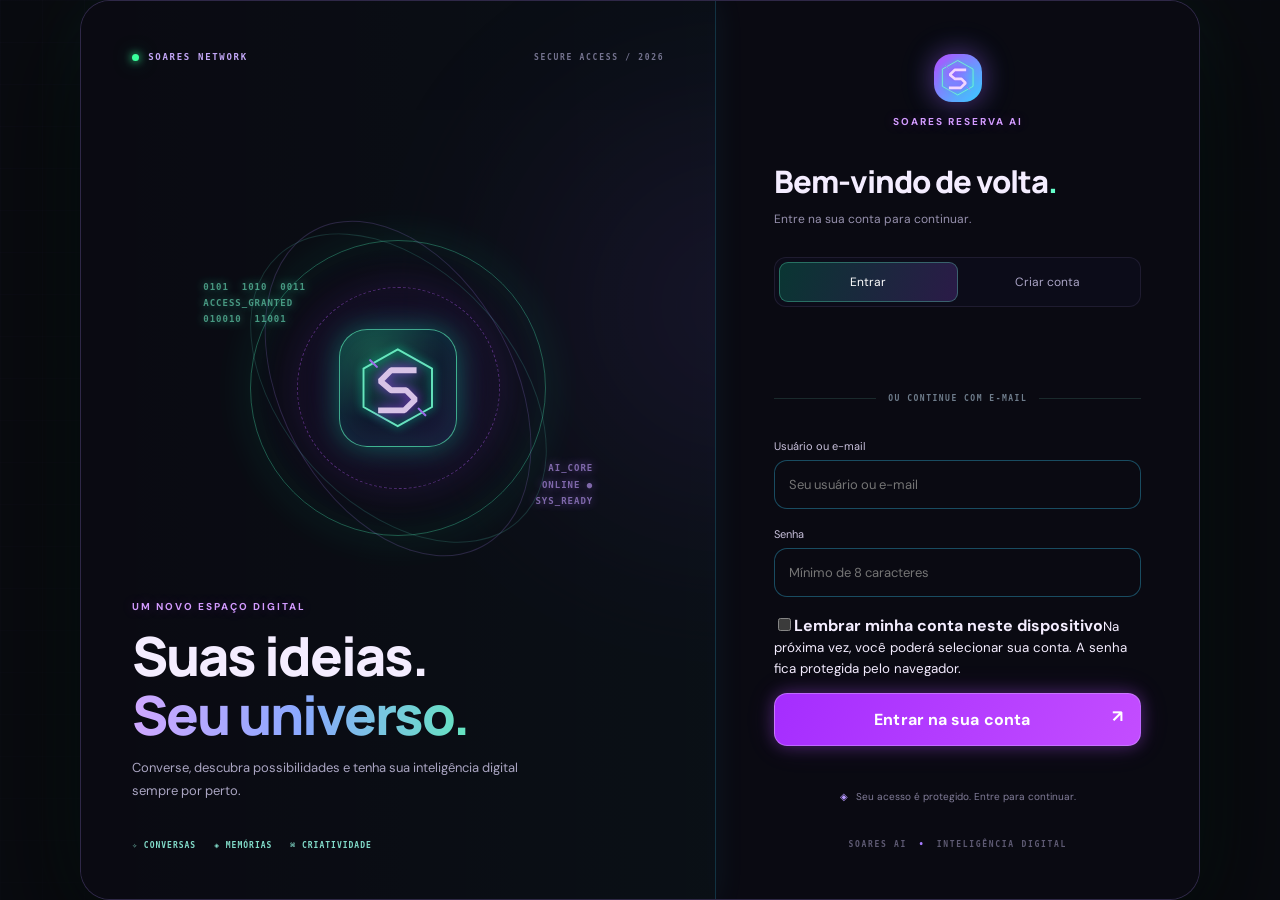
==== commit b804d643: "Adiciona opção de lembrar conta no login" ====
--- a/frontend/index.html
+++ b/frontend/index.html
@@ -27,11 +27,13 @@
       <div class="tabs"><button class="tab active" data-tab="login">Entrar</button><button class="tab" data-tab="register">Criar conta</button></div>
       <div id="google-signin" class="google-signin"></div>
       <div class="auth-or"><span>OU CONTINUE COM E-MAIL</span></div>
+      <div id="saved-account" class="saved-account hidden"><button type="button" id="saved-account-continue" class="saved-account-continue"><span class="saved-account-icon">↗</span><span class="saved-account-copy"><small>CONTA SALVA NESTE DISPOSITIVO</small><b id="saved-account-label">Continuar</b></span><span class="saved-account-arrow">→</span></button><button type="button" id="saved-account-remove" class="saved-account-remove">Remover conta salva</button></div>
       <form id="auth-form">
         <div id="name-field" class="field hidden"><label for="name">Nome de exibição</label><input id="name" placeholder="Como quer aparecer?" maxlength="60"></div>
         <div id="username-field" class="field hidden"><label for="username">Nome de usuário único</label><input id="username" placeholder="Ex.: Seu_User" minlength="3" maxlength="24" pattern="[A-Za-z0-9_]+" autocomplete="username"><small class="tiny muted">Use de 3 a 24 letras, números ou _ (sublinhado).</small></div>
         <div class="field"><label for="email">Usuário ou e-mail</label><input id="email" type="text" required placeholder="Seu usuário ou e-mail" autocomplete="username"></div>
         <div class="field"><label for="password">Senha</label><input id="password" type="password" minlength="8" required placeholder="Mínimo de 8 caracteres" autocomplete="current-password"></div>
+        <label id="remember-account-wrap" class="remember-account"><input id="remember-account" type="checkbox"><span><b>Lembrar minha conta neste dispositivo</b><small>Na próxima vez, você poderá selecionar sua conta. A senha fica protegida pelo navegador.</small></span></label>
         <button class="primary full auth-submit" id="auth-submit">Entrar na sua conta <span>↗</span></button>
         <div id="auth-error" class="error" role="alert"></div>
         <div id="verify-panel" class="verify-panel hidden">
--- a/frontend/style.css
+++ b/frontend/style.css
@@ -1074,7 +1074,7 @@
 
 /* === Ocupa toda a coluna direita até a borda da janela (desktop) === */
 @media (min-width: 761px) {
-  .app {
+  #app.app:not(.hidden) {
     display: grid!important;
     width: 100%!important;
     max-width: none!important;
@@ -1129,7 +1129,7 @@
 
 /* Escopo explícito: expansão somente dentro do app autenticado, nunca no login */
 @media (min-width: 761px) {
-  #app.app {
+  #app.app:not(.hidden) {
     display: grid!important;
     width: 100%!important;
     max-width: none!important;
@@ -1167,3 +1167,121 @@
   #app #chat-view .message { width: 100%!important; max-width: none!important; }
   #app #chat-view .composer { margin-left: 0!important; margin-right: 0!important; }
 }
+
+
+/* === Tela inicial do chat: boas-vindas centralizadas, sem banner fixo === */
+#app #chat-view { min-height:0; }
+#app #chat-view > .hacker-rain { pointer-events:none; }
+#app #chat-view > .messages {
+  display:flex;
+  flex:1 1 auto;
+  flex-direction:column;
+  justify-content:center;
+  align-items:center;
+  min-height:0;
+  padding:clamp(24px,5vh,64px) clamp(16px,4vw,56px);
+  box-sizing:border-box;
+}
+#app #chat-view > .messages:has(.welcome) {
+  display:grid;
+  place-items:center;
+}
+#app #chat-view .welcome {
+  width:min(100%,820px);
+  max-width:820px;
+  margin:auto;
+  padding:clamp(18px,3vw,34px);
+  display:flex;
+  flex-direction:column;
+  align-items:center;
+  justify-content:center;
+  text-align:center;
+  gap:0;
+  background:transparent!important;
+  border:0!important;
+  border-radius:0!important;
+  box-shadow:none!important;
+  backdrop-filter:none!important;
+}
+#app #chat-view .welcome-mark {
+  margin:0 auto 24px;
+}
+#app #chat-view .welcome-title {
+  margin:0;
+  font:800 clamp(30px,4.2vw,48px)/1.15 Manrope,sans-serif;
+  letter-spacing:-1.8px;
+  color:#f4edff;
+  white-space:normal;
+}
+#app #chat-view .welcome-title span {
+  display:inline-block;
+  margin-left:.18em;
+  background:linear-gradient(90deg,#b978ff,#65cfff);
+  -webkit-background-clip:text;
+  background-clip:text;
+  color:transparent;
+  text-shadow:none;
+}
+#app #chat-view .welcome > p {
+  max-width:560px;
+  margin:14px auto 0;
+  color:#aaa4c5;
+  font-size:clamp(13px,1.2vw,15px);
+  line-height:1.65;
+}
+#app #chat-view .welcome .suggestions {
+  display:flex;
+  flex-wrap:wrap;
+  justify-content:center;
+  gap:10px;
+  margin:26px auto 0;
+}
+#app #chat-view .welcome .suggestions button {
+  min-height:44px;
+  padding:11px 16px;
+  border-radius:14px;
+  font-size:12px;
+}
+#app #chat-view .messages:not(:has(.welcome)) {
+  justify-content:flex-start;
+  align-items:stretch;
+}
+@media(max-width:760px) {
+  #app #chat-view > .messages { padding:18px 8px 22px; }
+  #app #chat-view .welcome { padding:18px 8px; }
+  #app #chat-view .welcome-title { font-size:clamp(27px,8vw,36px); letter-spacing:-1px; }
+  #app #chat-view .welcome .suggestions { width:100%; display:grid; grid-template-columns:1fr; gap:8px; margin-top:20px; }
+  #app #chat-view .welcome .suggestions button { width:100%; }
+}
+
+
+/* === Correção definitiva: sidebar somente com sessão autenticada === */
+#app.app.hidden { display:none!important; }
+@media (min-width: 821px) {
+  #auth.auth-wrap {
+    width:100%;
+    min-height:100vh;
+    padding:0;
+    display:grid;
+    place-items:stretch;
+  }
+  #auth .auth-shell {
+    width:min(1120px,100%);
+    max-width:1120px;
+    min-height:min(720px,calc(100vh - 80px));
+    margin:auto;
+    grid-template-columns:minmax(0,1.08fr) minmax(360px,.82fr);
+    border:1px solid rgba(187,155,255,.2);
+    border-radius:30px!important;
+    overflow:hidden;
+  }
+  #auth .auth-showcase,
+  #auth .auth-panel {
+    min-width:0;
+    width:100%;
+    min-height:100vh;
+  }
+  #auth .auth-showcase { padding:clamp(28px,4vw,64px); }
+  #auth .auth-showcase-copy { max-width:100%; }
+  #auth .auth-showcase-copy h1 { overflow-wrap:normal; word-break:normal; }
+}
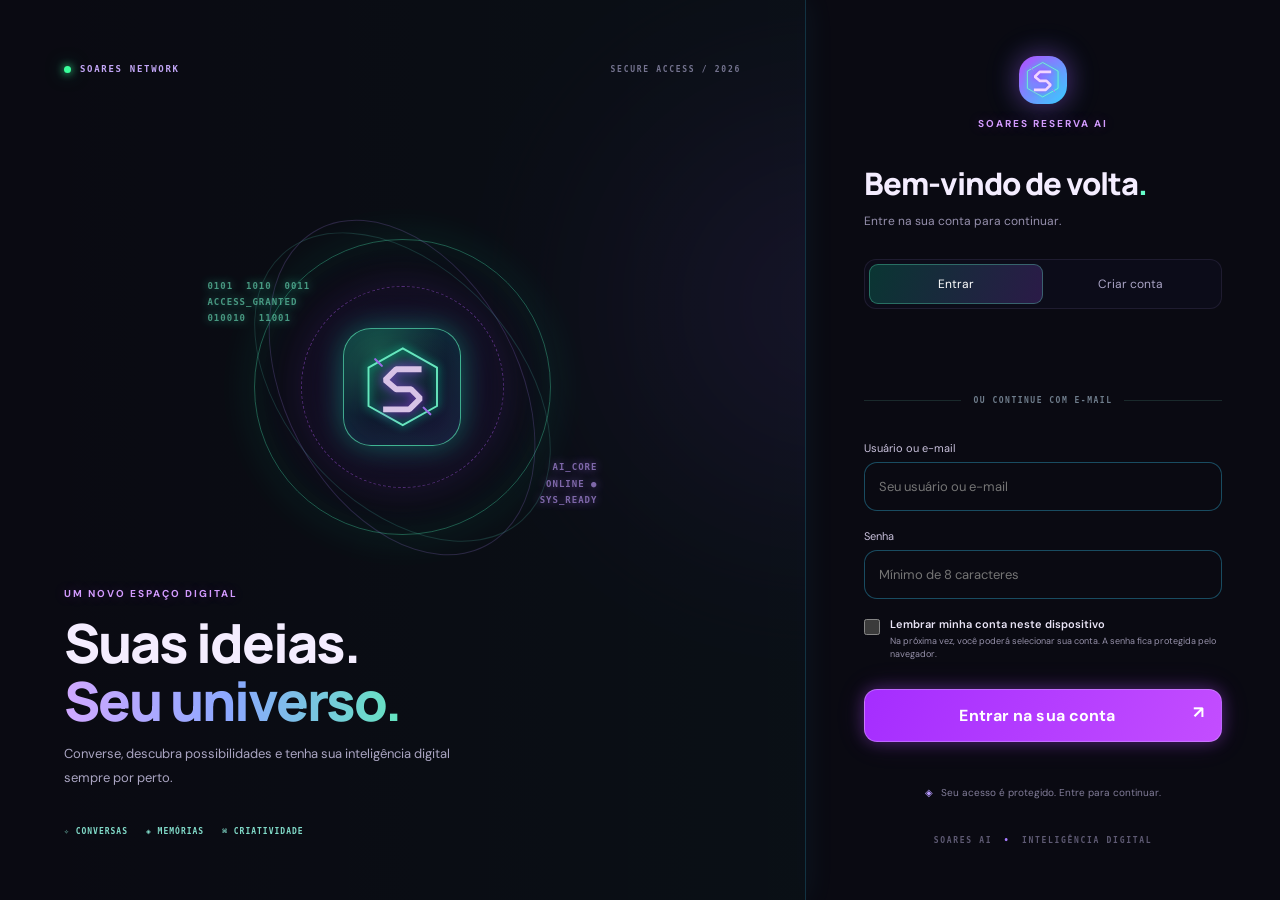
==== commit 39109522: "Melhora compatibilidade do formulário com gerenciadores de senha" ====
--- a/frontend/index.html
+++ b/frontend/index.html
@@ -28,11 +28,11 @@
       <div id="google-signin" class="google-signin"></div>
       <div class="auth-or"><span>OU CONTINUE COM E-MAIL</span></div>
       <div id="saved-account" class="saved-account hidden"><button type="button" id="saved-account-continue" class="saved-account-continue"><span class="saved-account-icon">↗</span><span class="saved-account-copy"><small>CONTA SALVA NESTE DISPOSITIVO</small><b id="saved-account-label">Continuar</b></span><span class="saved-account-arrow">→</span></button><button type="button" id="saved-account-remove" class="saved-account-remove">Remover conta salva</button></div>
-      <form id="auth-form">
+      <form id="auth-form" name="login" autocomplete="on">
         <div id="name-field" class="field hidden"><label for="name">Nome de exibição</label><input id="name" placeholder="Como quer aparecer?" maxlength="60"></div>
         <div id="username-field" class="field hidden"><label for="username">Nome de usuário único</label><input id="username" placeholder="Ex.: Seu_User" minlength="3" maxlength="24" pattern="[A-Za-z0-9_]+" autocomplete="username"><small class="tiny muted">Use de 3 a 24 letras, números ou _ (sublinhado).</small></div>
-        <div class="field"><label for="email">Usuário ou e-mail</label><input id="email" type="text" required placeholder="Seu usuário ou e-mail" autocomplete="username"></div>
-        <div class="field"><label for="password">Senha</label><input id="password" type="password" minlength="8" required placeholder="Mínimo de 8 caracteres" autocomplete="current-password"></div>
+        <div class="field"><label for="email">Usuário ou e-mail</label><input id="email" name="username" type="text" required placeholder="Seu usuário ou e-mail" autocomplete="username"></div>
+        <div class="field"><label for="password">Senha</label><input id="password" name="password" type="password" minlength="8" required placeholder="Mínimo de 8 caracteres" autocomplete="current-password"></div>
         <label id="remember-account-wrap" class="remember-account"><input id="remember-account" type="checkbox"><span><b>Lembrar minha conta neste dispositivo</b><small>Na próxima vez, você poderá selecionar sua conta. A senha fica protegida pelo navegador.</small></span></label>
         <button class="primary full auth-submit" id="auth-submit">Entrar na sua conta <span>↗</span></button>
         <div id="auth-error" class="error" role="alert"></div>
--- a/frontend/style.css
+++ b/frontend/style.css
@@ -1257,7 +1257,7 @@
 
 /* === Correção definitiva: sidebar somente com sessão autenticada === */
 #app.app.hidden { display:none!important; }
-@media (min-width: 821px) {
+@media (min-width: 761px) {
   #auth.auth-wrap {
     width:100%;
     min-height:100vh;
@@ -1266,13 +1266,13 @@
     place-items:stretch;
   }
   #auth .auth-shell {
-    width:min(1120px,100%);
-    max-width:1120px;
-    min-height:min(720px,calc(100vh - 80px));
-    margin:auto;
-    grid-template-columns:minmax(0,1.08fr) minmax(360px,.82fr);
-    border:1px solid rgba(187,155,255,.2);
-    border-radius:30px!important;
+    width:100%;
+    max-width:none;
+    min-height:100vh;
+    margin:0;
+    grid-template-columns:minmax(0,1.7fr) minmax(380px,1fr);
+    border:0;
+    border-radius:0!important;
     overflow:hidden;
   }
   #auth .auth-showcase,
@@ -1281,7 +1281,16 @@
     width:100%;
     min-height:100vh;
   }
-  #auth .auth-showcase { padding:clamp(28px,4vw,64px); }
+  #auth .auth-showcase { padding:clamp(28px,5vw,76px); }
   #auth .auth-showcase-copy { max-width:100%; }
   #auth .auth-showcase-copy h1 { overflow-wrap:normal; word-break:normal; }
 }
+
+
+/* Conta salva: seleção rápida sem armazenar senha no site */
+.saved-account{margin:0 0 16px;padding:10px;border:1px solid rgba(103,227,192,.22);border-radius:14px;background:rgba(36,65,59,.16)}
+.saved-account-continue{width:100%;display:flex;align-items:center;gap:12px;padding:12px;border:1px solid rgba(103,227,192,.18);border-radius:11px;background:rgba(22,42,39,.55);color:#f7f4ff;text-align:left;cursor:pointer}
+.saved-account-continue:hover{border-color:#67e3c0;background:rgba(35,68,58,.55)}
+.saved-account-icon{width:34px;height:34px;display:grid;place-items:center;border-radius:10px;background:rgba(103,227,192,.13);color:#67e3c0;font-size:18px}
+.saved-account-copy{flex:1;min-width:0}.saved-account-copy small,.saved-account-copy b{display:block}.saved-account-copy small{font-size:8px;letter-spacing:1px;color:#8edcc5}.saved-account-copy b{font-size:12px;margin-top:4px;overflow-wrap:anywhere}.saved-account-arrow{color:#67e3c0}.saved-account-remove{display:block;margin:8px auto 0;border:0;background:none;color:#aaa5c2;font-size:10px;cursor:pointer}
+.remember-account{display:flex;align-items:flex-start;gap:10px;margin:4px 0 12px;color:#e9e4f6;cursor:pointer}.remember-account input{width:16px;height:16px;flex:none;margin:2px 0 0;accent-color:#67e3c0}.remember-account b,.remember-account small{display:block}.remember-account b{font-size:11px;font-weight:600}.remember-account small{margin-top:4px;color:#9691aa;font-size:9px;line-height:1.5}
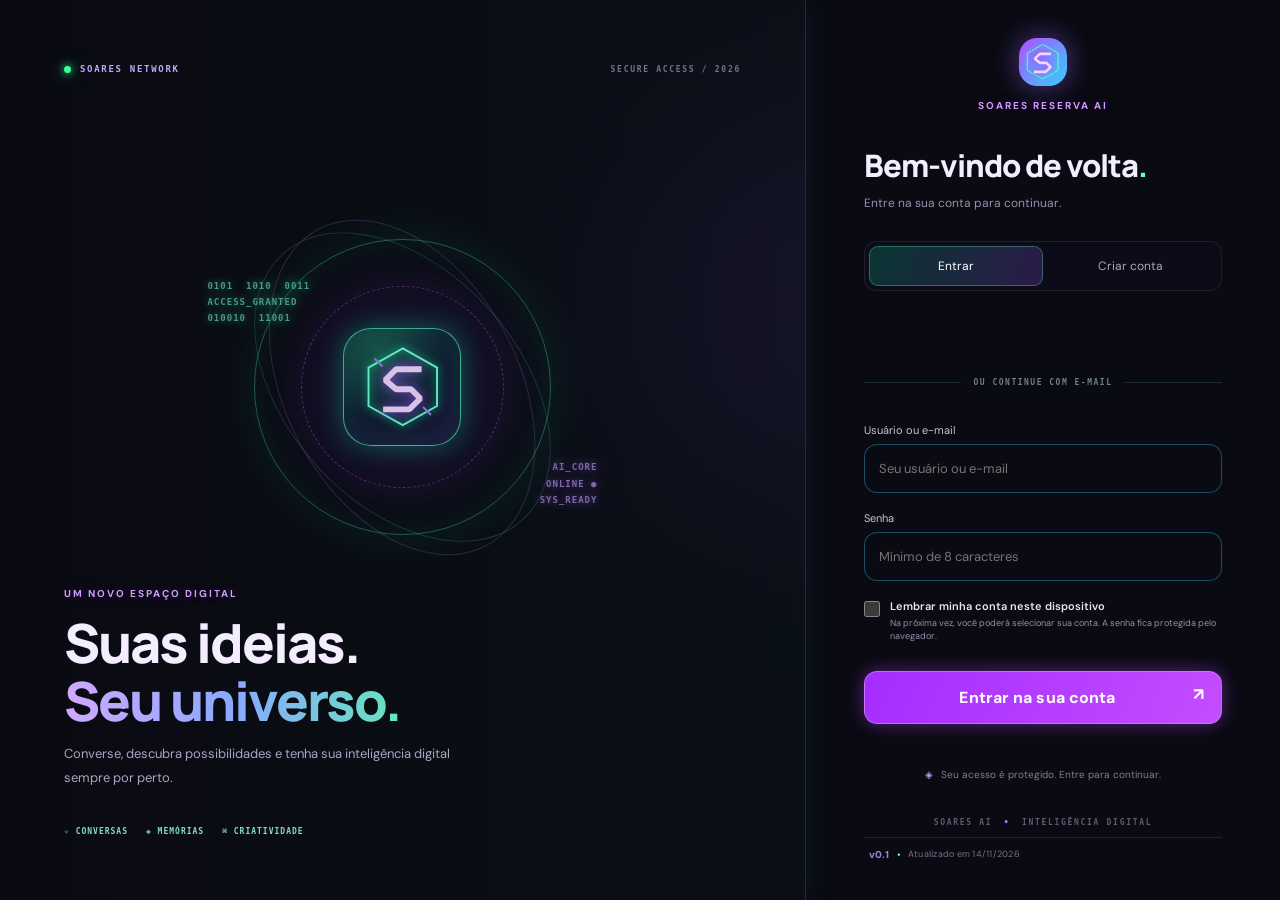
==== commit 86736749: "Move version label to login panel corner" ====
--- a/frontend/index.html
+++ b/frontend/index.html
@@ -46,10 +46,11 @@
       </form>
       <div class="auth-privacy"><span>◈</span> Seu acesso é protegido. Entre para continuar.</div>
       <div class="auth-panel-footer">SOARES AI <span>•</span> INTELIGÊNCIA DIGITAL</div>
+      <div class="app-version auth-version" title="Versão atual do Soares Reserva AI"><span>v0.1</span><i>•</i><small>Atualizado em 14/11/2026</small></div>
     </section>
   </div>
 </div>
-<div id="app" class="app hidden"><aside class="sidebar glass"><div class="brand"><div class="brand-mark small"><svg class="soares-emblem" viewBox="0 0 100 100" role="img" aria-label="Logo Soares"><path class="emblem-shell" d="M50 4 91 27 91 73 50 96 9 73 9 27Z"/><path class="emblem-s" d="M69 29H42L29 42 42 53H60L71 64 58 77H30"/><path class="emblem-orbit" d="M17 17 25 25M75 75 83 83"/></svg></div><div><b>Soares Reserva AI</b><small>INTELLIGÊNCIA DIGITAL</small></div></div><button id="new-chat" class="new-chat">＋ Nova conversa</button><div class="side-label">SEU ESPAÇO</div><div class="history-heading">HISTÓRICO <span>◈</span></div><div id="conversation-list" class="conversation-list"></div><button class="nav active" data-view="chat">◈ <span>Conversar</span></button><button class="nav" data-view="memories">♡ <span>Minhas memórias</span></button><button class="nav" data-view="activity">◉ <span>Modo atividade</span></button><button class="nav" data-view="games">♧ <span>Jogos Soares</span></button><div class="sidebar-bottom"><div class="profile" role="button" tabindex="0" aria-haspopup="menu" aria-expanded="false"><div class="avatar" id="profile-avatar">S</div><div class="profile-info"><b id="profile-name"></b><small id="profile-role">Conta</small></div><button id="logout" title="Sair">↗</button></div><div id="profile-menu" class="profile-menu hidden" role="menu">
+<div id="app" class="app hidden"><aside class="sidebar glass"><div class="brand"><div class="brand-mark small"><svg class="soares-emblem" viewBox="0 0 100 100" role="img" aria-label="Logo Soares"><path class="emblem-shell" d="M50 4 91 27 91 73 50 96 9 73 9 27Z"/><path class="emblem-s" d="M69 29H42L29 42 42 53H60L71 64 58 77H30"/><path class="emblem-orbit" d="M17 17 25 25M75 75 83 83"/></svg></div><div><b>Soares Reserva AI</b><small>INTELLIGÊNCIA DIGITAL</small></div></div><button id="new-chat" class="new-chat" type="button">＋ Novo Chat</button><div class="side-label">SEU ESPAÇO</div><div class="history-heading">HISTÓRICO <span>◈</span></div><div id="conversation-list" class="conversation-list"></div><button class="nav active" data-view="chat">◈ <span>Conversar</span></button><button class="nav" data-view="memories">♡ <span>Minhas memórias</span></button><button class="nav" data-view="activity">◉ <span>Modo atividade</span></button><button class="nav" data-view="games">♧ <span>Jogos Soares</span></button><div class="sidebar-bottom"><div class="profile" id="profile-trigger" role="button" tabindex="0" aria-haspopup="menu" aria-expanded="false"><div class="avatar" id="profile-avatar">S</div><div class="profile-info"><b id="profile-name"></b><small id="profile-role">Conta</small></div></div><button id="logout" class="profile-logout" type="button" title="Sair da conta" aria-label="Sair da conta">↗</button><div id="profile-menu" class="profile-menu hidden" role="menu">
 <button type="button" data-profile-action="customize">Tudo de personalizar</button>
 <button type="button" data-profile-action="password">Alterar senha</button>
 <button type="button" data-profile-action="account">Conta</button>
--- a/frontend/style.css
+++ b/frontend/style.css
@@ -242,6 +242,7 @@
 .message.user .bubble{background:linear-gradient(120deg,#254f58,#463574);border:1px solid rgba(90,255,201,.16)}
 .history-heading{display:flex;justify-content:space-between;padding:22px 10px 8px;color:#8c85a5;font:800 9px monospace;letter-spacing:1.7px}
 .history-heading span{color:#72ffd1}
+.history-group-label{padding:9px 9px 3px;color:#77718f;font:700 9px 'DM Sans',sans-serif;letter-spacing:.8px;text-transform:uppercase}
 .conversation-list{display:grid;gap:4px;max-height:34vh;overflow:auto;padding:0 2px 10px}
 .history-item{display:flex;align-items:center;gap:3px;border-radius:9px;border:1px solid transparent}
 .history-item.active{background:rgba(0,255,174,.08);border-color:rgba(87,255,200,.18)}
@@ -1294,3 +1295,16 @@
 .saved-account-icon{width:34px;height:34px;display:grid;place-items:center;border-radius:10px;background:rgba(103,227,192,.13);color:#67e3c0;font-size:18px}
 .saved-account-copy{flex:1;min-width:0}.saved-account-copy small,.saved-account-copy b{display:block}.saved-account-copy small{font-size:8px;letter-spacing:1px;color:#8edcc5}.saved-account-copy b{font-size:12px;margin-top:4px;overflow-wrap:anywhere}.saved-account-arrow{color:#67e3c0}.saved-account-remove{display:block;margin:8px auto 0;border:0;background:none;color:#aaa5c2;font-size:10px;cursor:pointer}
 .remember-account{display:flex;align-items:flex-start;gap:10px;margin:4px 0 12px;color:#e9e4f6;cursor:pointer}.remember-account input{width:16px;height:16px;flex:none;margin:2px 0 0;accent-color:#67e3c0}.remember-account b,.remember-account small{display:block}.remember-account b{font-size:11px;font-weight:600}.remember-account small{margin-top:4px;color:#9691aa;font-size:9px;line-height:1.5}
+
+
+/* Correção do menu de conta no rodapé da barra lateral */
+#app .sidebar-bottom{position:relative!important;z-index:100!important;overflow:visible!important;pointer-events:auto!important}
+#app .sidebar .profile{display:flex!important;align-items:center;min-width:0;cursor:pointer;pointer-events:auto!important;position:relative;z-index:101!important}
+#app .sidebar .profile-logout{position:absolute;right:0;bottom:4px;z-index:102;min-width:34px;min-height:34px;border:1px solid rgba(54,207,255,.28);border-radius:10px;background:rgba(54,207,255,.07);color:#e9dcff;cursor:pointer}
+#app .sidebar-bottom #profile-menu{z-index:10000!important;pointer-events:auto!important}
+#app .sidebar-bottom #profile-menu.hidden{display:none!important;visibility:hidden!important;pointer-events:none!important}
+#app .sidebar-bottom #profile-menu:not(.hidden){display:flex!important;flex-direction:column;visibility:visible!important;opacity:1!important;pointer-events:auto!important}
+
+
+/* Identificação da versão e data da última atualização */
+.app-version{display:flex;align-items:center;gap:7px;padding:10px 5px 2px;margin-top:10px;border-top:1px solid rgba(85,255,198,.12);color:#77718f;font:10px "DM Sans",sans-serif;letter-spacing:.25px}.app-version span{color:#9d83d8;font-weight:800}.app-version i{font-style:normal;color:#72ffd1}.app-version small{font-size:9px;color:#77718f}
